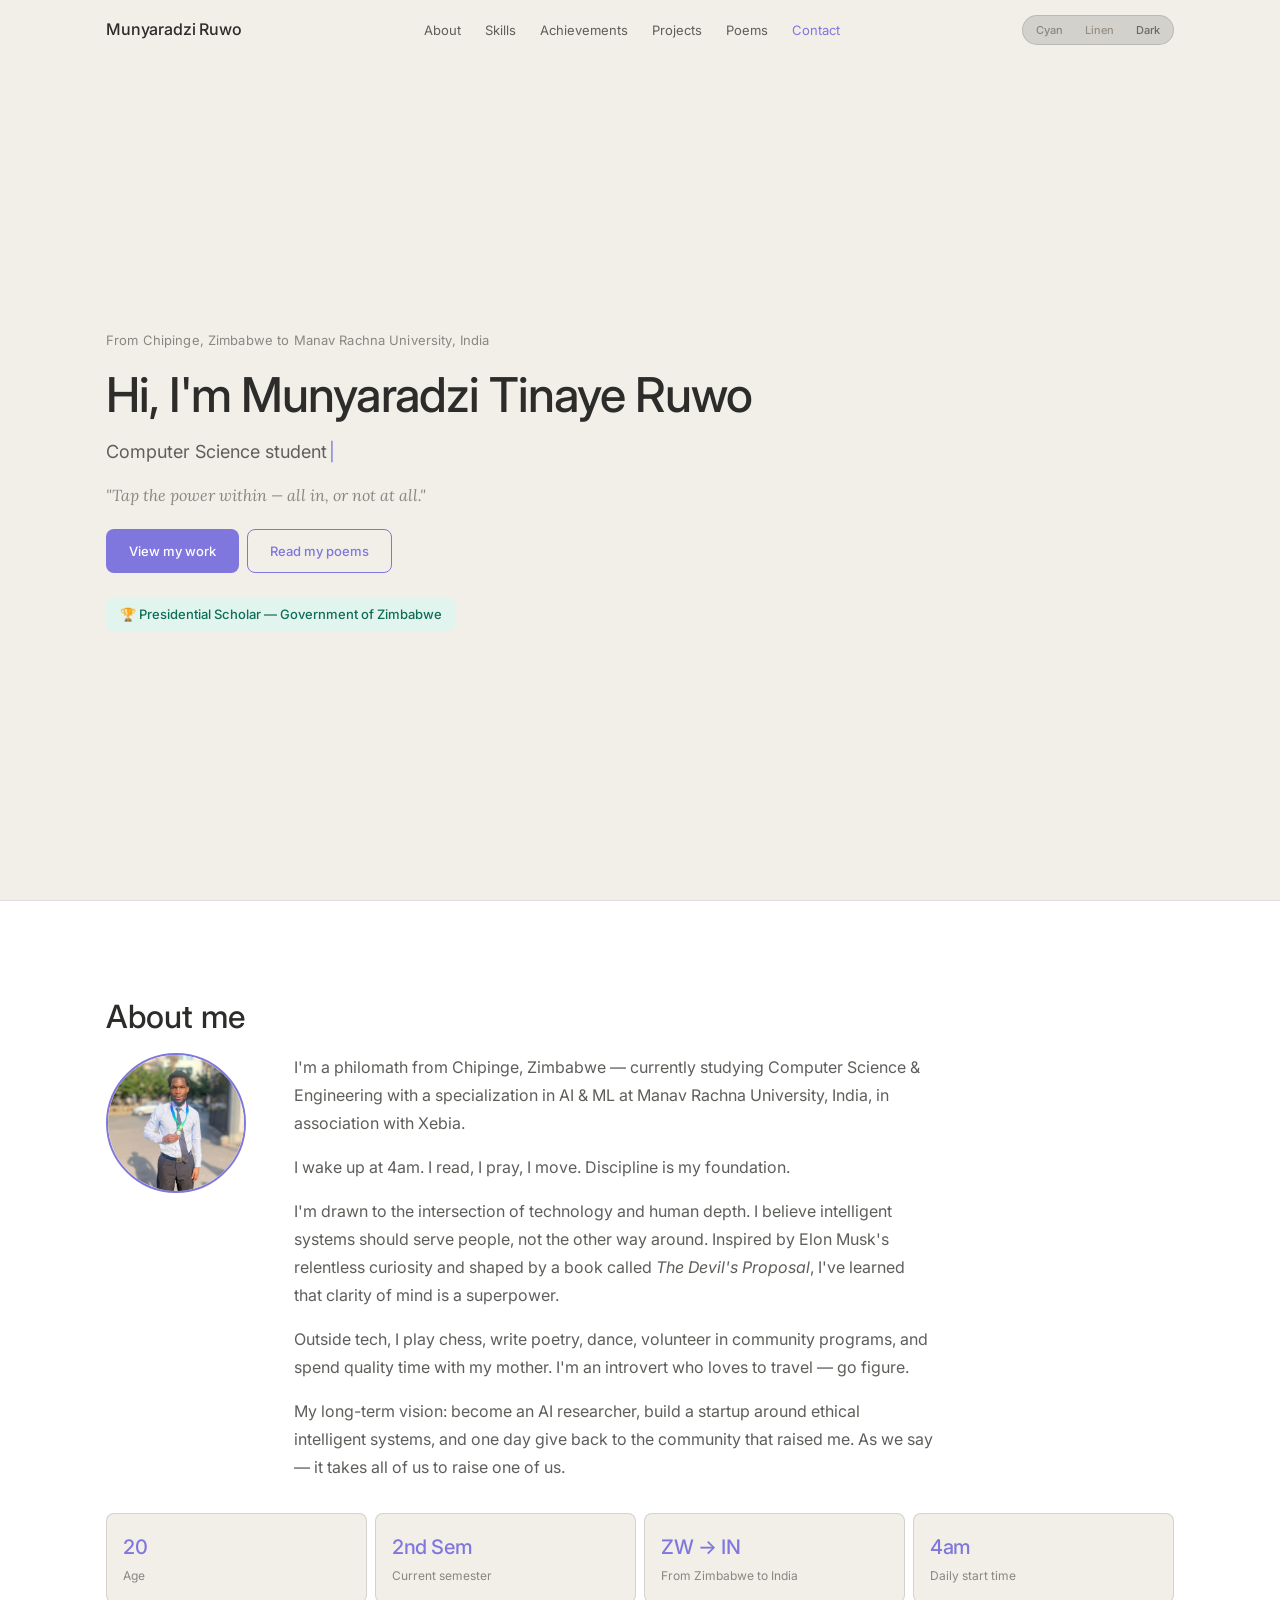
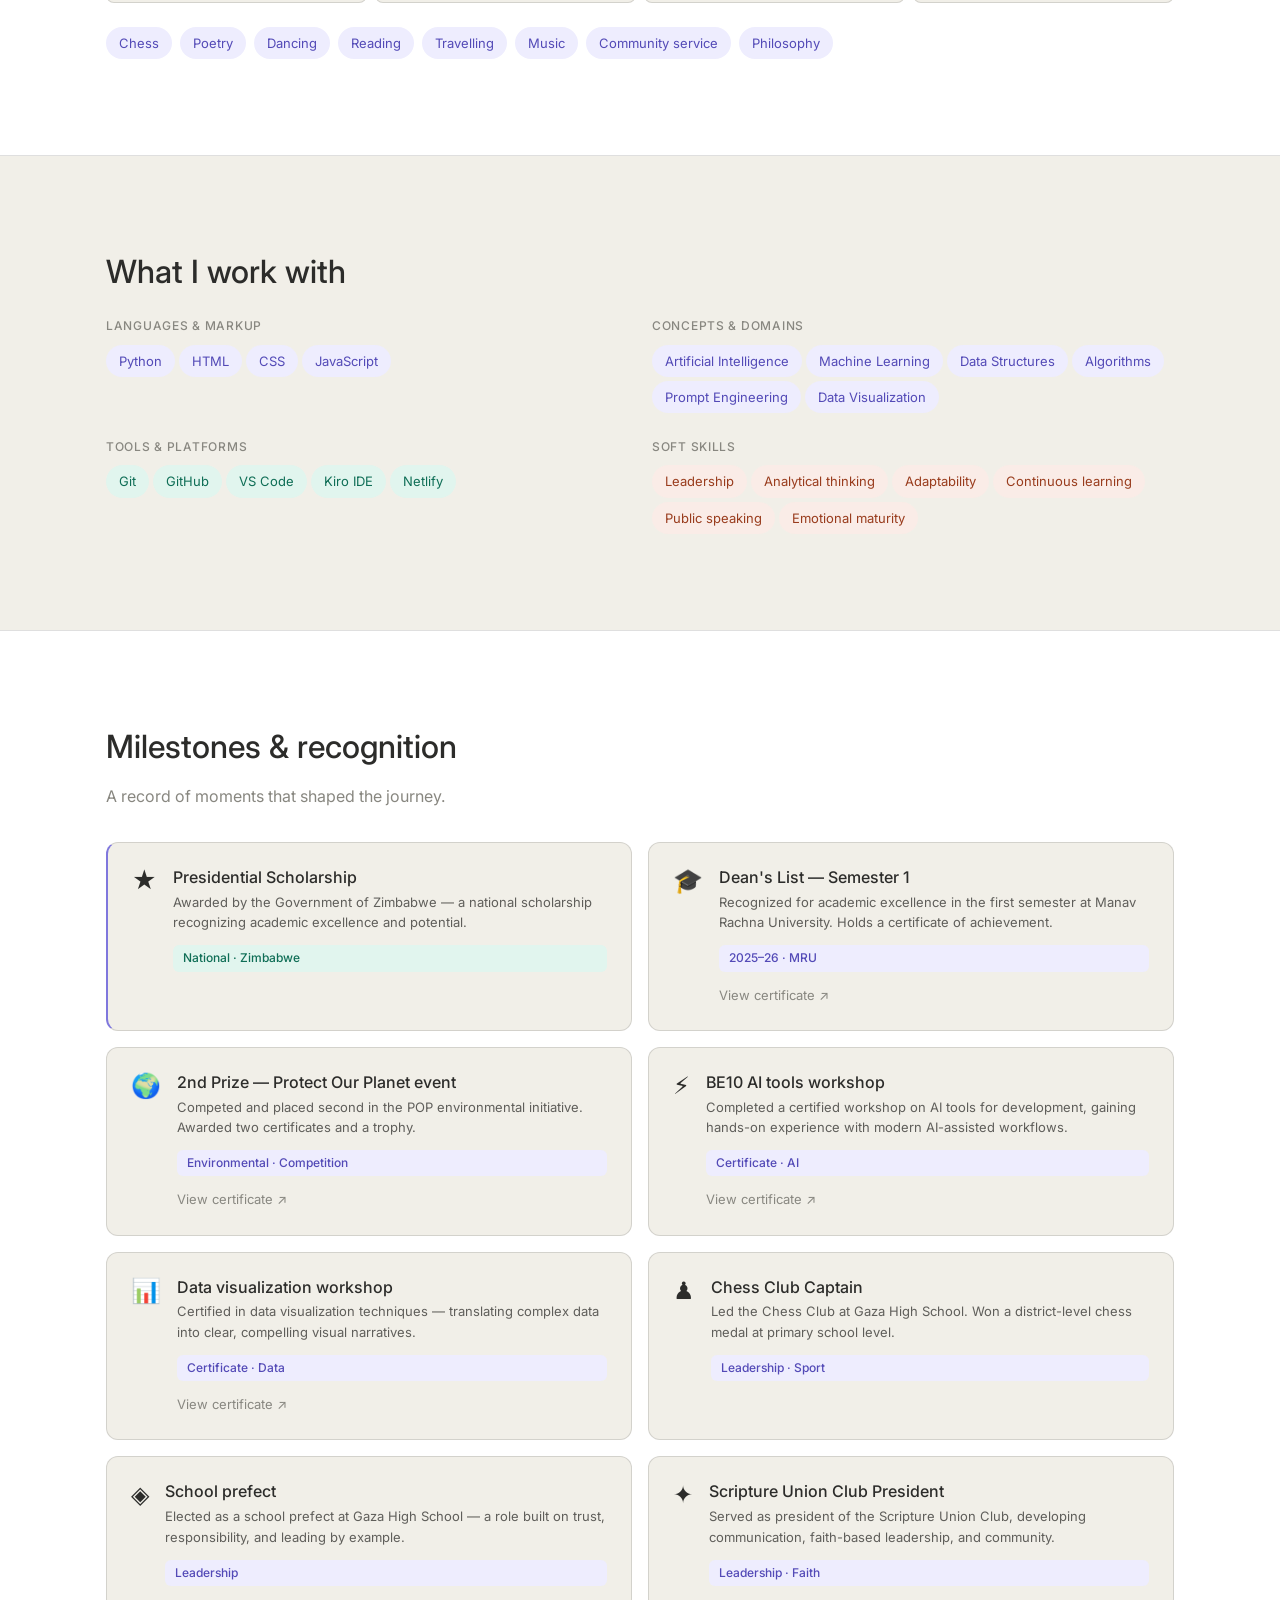
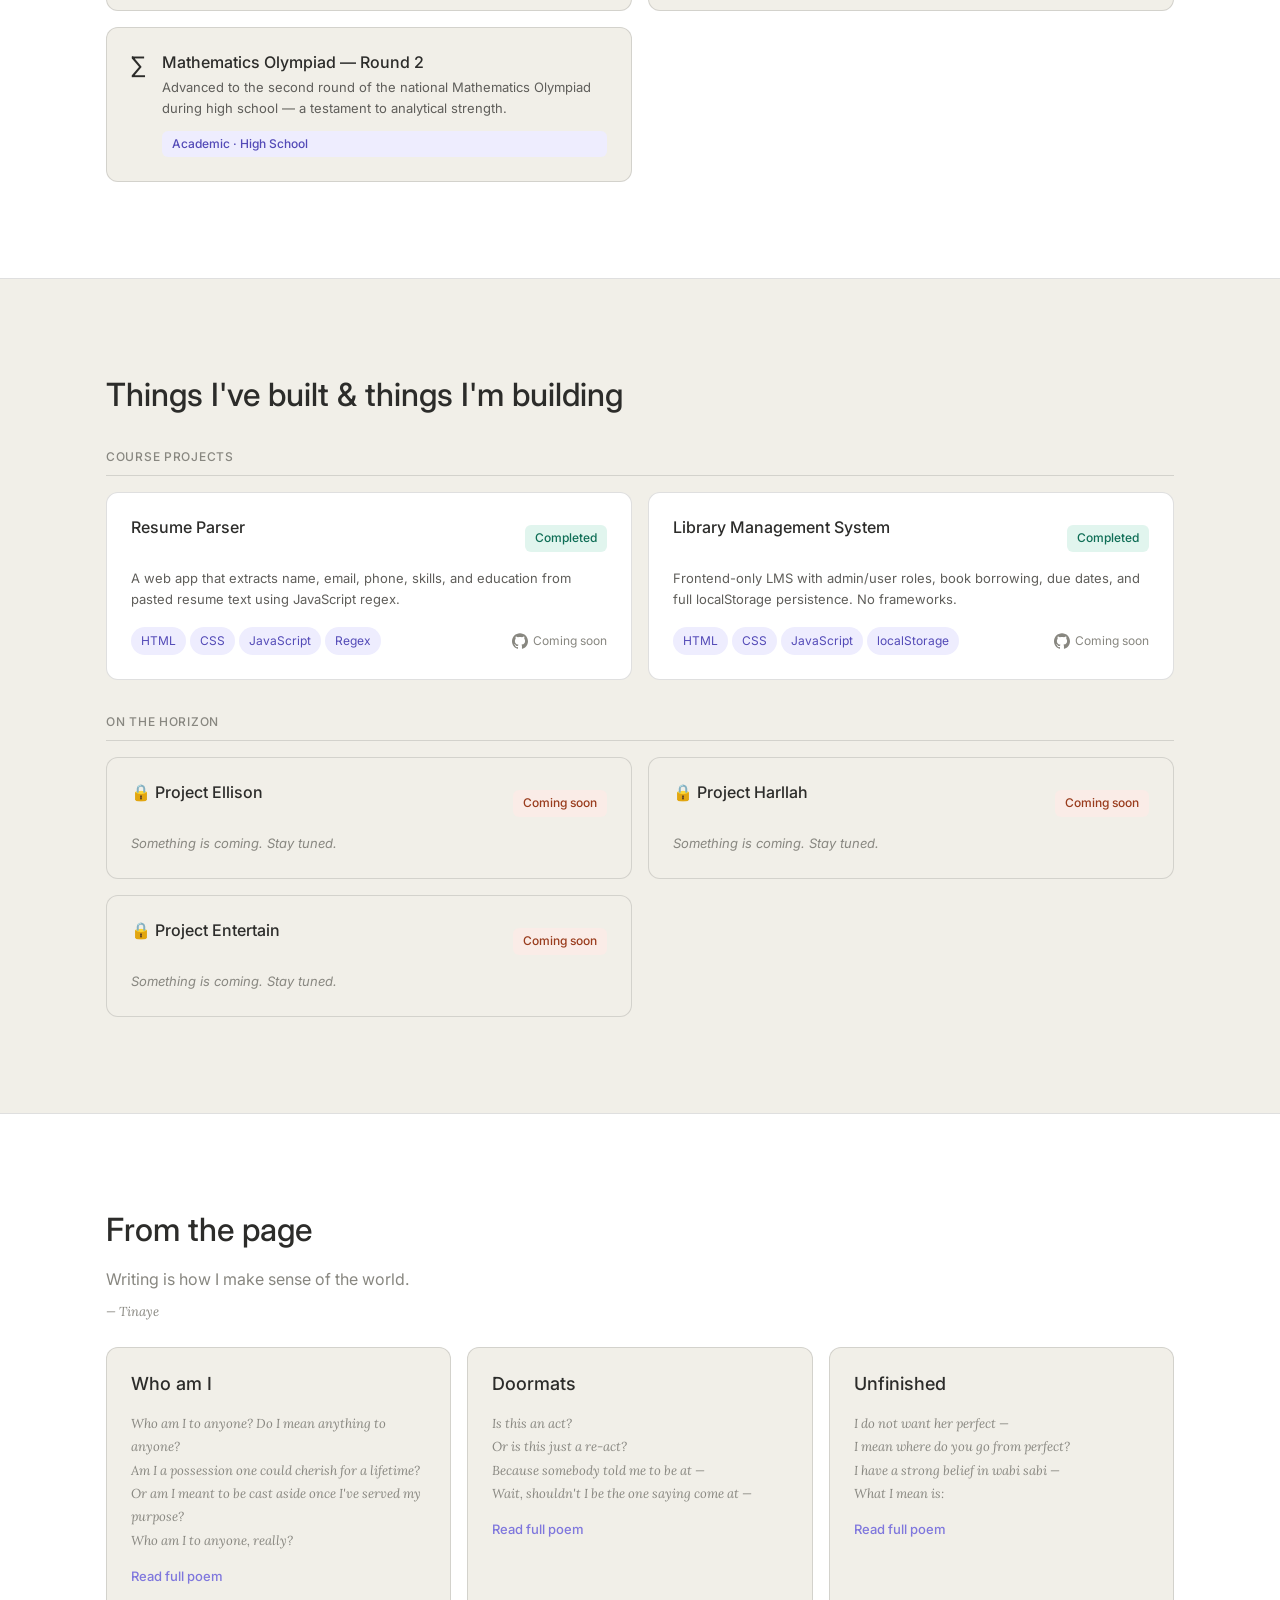
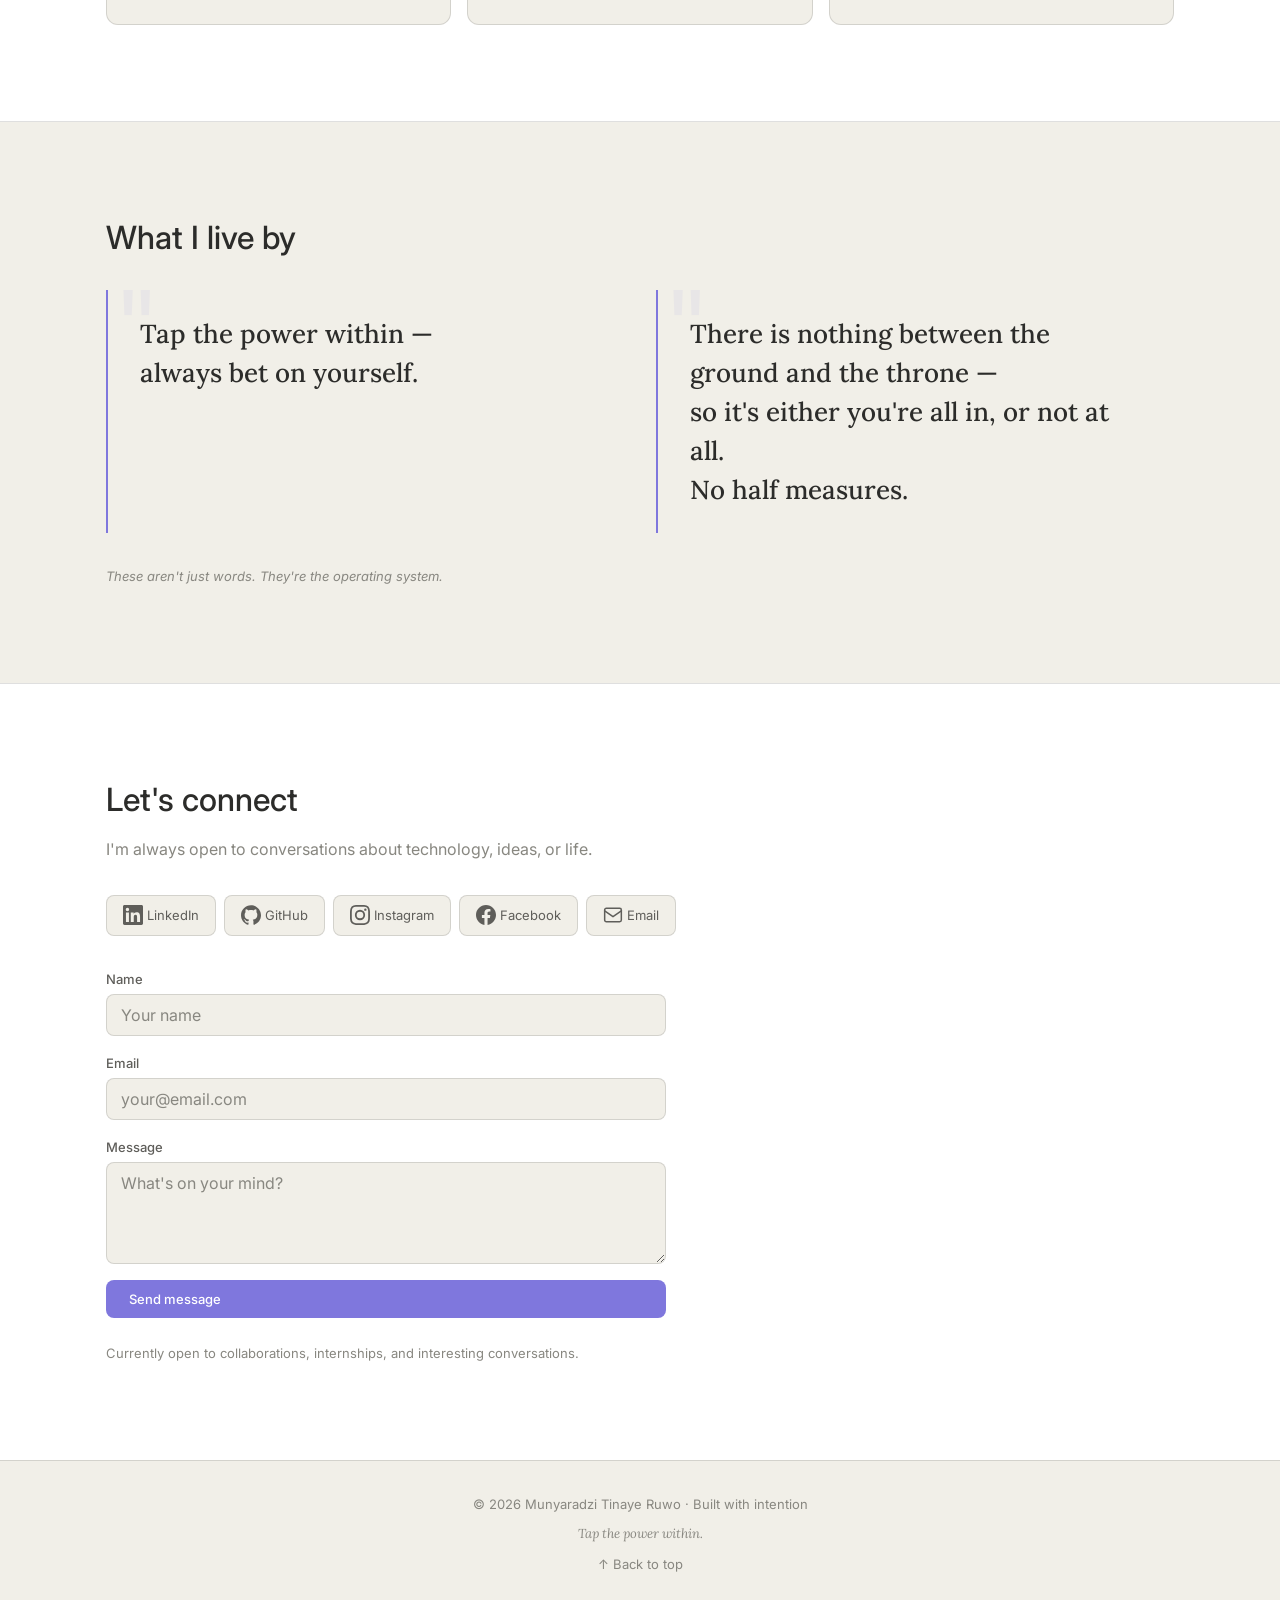
==== portfolio/index.html @ 6ec73480 "eportfolio commit" ====
<!DOCTYPE html>
<html lang="en">

<head>
  <!-- ═══ META & SEO ═══ -->
  <meta charset="UTF-8" />
  <meta name="viewport" content="width=device-width, initial-scale=1.0" />
  <title>Munyaradzi Tinaye Ruwo — Computer Science & AI/ML Student</title>
  <meta name="description"
    content="Portfolio of Munyaradzi Tinaye Ruwo — CS & AI/ML student at Manav Rachna University, Presidential Scholar, philomath, and poet from Zimbabwe." />
  <meta property="og:title" content="Munyaradzi Tinaye Ruwo — Portfolio" />
  <meta property="og:description"
    content="Computer Science student, AI/ML specialization, Presidential Scholar, poet. From Chipinge, Zimbabwe to Manav Rachna University, India." />
  <meta property="og:type" content="website" />

  <!-- ═══ FONTS ═══ -->
  <link rel="preconnect" href="https://fonts.googleapis.com" />
  <link rel="preconnect" href="https://fonts.gstatic.com" crossorigin />
  <link
    href="https://fonts.googleapis.com/css2?family=Inter:wght@400;500&family=Lora:ital,wght@0,400;0,500;1,400;1,500&display=swap"
    rel="stylesheet" />

  <link rel="stylesheet" href="style.css" />
</head>

<body>

  <!-- ═══════════════════════════════════════ -->
  <!-- NAVIGATION                             -->
  <!-- ═══════════════════════════════════════ -->
  <nav class="nav" id="main-nav" role="navigation" aria-label="Main navigation">
    <div class="nav__inner container">
      <!-- Logo / name -->
      <a href="#hero" class="nav__logo">Munyaradzi Ruwo</a>

      <!-- Desktop links -->
      <ul class="nav__links" id="nav-links" role="list">
        <li><a href="#about" class="nav__link">About</a></li>
        <li><a href="#skills" class="nav__link">Skills</a></li>
        <li><a href="#achievements" class="nav__link">Achievements</a></li>
        <li><a href="#projects" class="nav__link">Projects</a></li>
        <li><a href="#poems" class="nav__link">Poems</a></li>
        <li><a href="#contact" class="nav__link">Contact</a></li>
      </ul>

      <!-- Theme switcher -->
      <div class="theme-switcher" role="group" aria-label="Choose theme">
        <button class="theme-btn theme-btn--active" data-theme="cyan" aria-label="Cyan theme" title="Cyan (cool)">Cyan</button>
        <button class="theme-btn" data-theme="linen" aria-label="Linen theme" title="Linen (beige)">Linen</button>
        <button class="theme-btn" data-theme="dark" aria-label="Dark theme" title="Dark">Dark</button>
      </div>

      <!-- Hamburger (mobile) -->
      <button class="nav__hamburger" id="hamburger-btn" aria-label="Toggle navigation menu" aria-expanded="false"
        aria-controls="nav-links">
        <span class="hamburger-line"></span>
        <span class="hamburger-line"></span>
        <span class="hamburger-line"></span>
      </button>
    </div>
  </nav>

  <main>
    <!-- ═══════════════════════════════════════ -->
    <!-- SECTION 01 — HERO                      -->
    <!-- ═══════════════════════════════════════ -->
    <section class="hero" id="hero" aria-label="Hero introduction">
      <div class="container hero__inner">
        <!-- Eyebrow -->
        <p class="hero__eyebrow">From Chipinge, Zimbabwe to Manav Rachna University, India</p>

        <!-- Heading -->
        <h1 class="hero__heading">Hi, I'm Munyaradzi Tinaye Ruwo</h1>

        <!-- Typing subtitle -->
        <div class="hero__subtitle-wrap" aria-label="Roles: Computer Science student, AI/ML, Philomath, Poet">
          <span class="hero__subtitle" id="typing-text"></span><span class="hero__cursor" aria-hidden="true">|</span>
        </div>

        <!-- Mantra -->
        <p class="hero__mantra">"Tap the power within — all in, or not at all."</p>

        <!-- CTA Buttons -->
        <div class="hero__ctas">
          <a href="#projects" class="btn btn--primary">View my work</a>
          <a href="#poems" class="btn btn--outline">Read my poems</a>
        </div>

        <!-- Presidential Scholarship Badge -->
        <div class="hero__badge" aria-label="Presidential Scholarship award">
          <span class="badge badge--teal">🏆 Presidential Scholar — Government of Zimbabwe</span>
        </div>
      </div>
    </section>

    <!-- ═══════════════════════════════════════ -->
    <!-- SECTION 02 — ABOUT                     -->
    <!-- ═══════════════════════════════════════ -->
    <section class="section about" id="about" aria-label="About Munyaradzi">
      <div class="container">
        <h2 class="section__heading">About me</h2>

        <!-- Two-column layout: photo + bio -->
        <div class="about__layout">

          <!-- Profile photo area -->
          <div class="about__photo-col">
            <div class="about__photo-wrap">
              <!-- Profile image with initials fallback -->
              <img src="assets/profile.jpg" alt="Munyaradzi Tinaye Ruwo" class="about__photo"
                onerror="this.style.display='none'; this.nextElementSibling.style.display='flex'" />
              <!-- Fallback initials circle (hidden by default) -->
              <div class="about__photo-fallback" aria-hidden="true" style="display:none;">MTR</div>
            </div>
          </div>

          <!-- Bio text -->
          <div class="about__bio-col">
            <p class="about__bio">
              I'm a philomath from Chipinge, Zimbabwe — currently studying Computer Science &amp; Engineering with a
              specialization in AI &amp; ML at Manav Rachna University, India, in association with Xebia.
            </p>
            <p class="about__bio">
              I wake up at 4am. I read, I pray, I move. Discipline is my foundation.
            </p>
            <p class="about__bio">
              I'm drawn to the intersection of technology and human depth. I believe intelligent systems should serve
              people, not the other way around. Inspired by Elon Musk's relentless curiosity and shaped by a book called
              <em>The Devil's Proposal</em>, I've learned that clarity of mind is a superpower.
            </p>
            <p class="about__bio">
              Outside tech, I play chess, write poetry, dance, volunteer in community programs, and spend quality time
              with my mother. I'm an introvert who loves to travel — go figure.
            </p>
            <p class="about__bio">
              My long-term vision: become an AI researcher, build a startup around ethical intelligent systems, and one
              day give back to the community that raised me. As we say — it takes all of us to raise one of us.
            </p>
          </div>
        </div>

        <!-- Stat cards -->
        <div class="about__stats">
          <div class="stat-card">
            <span class="stat-card__value">20</span>
            <span class="stat-card__label">Age</span>
          </div>
          <div class="stat-card">
            <span class="stat-card__value">2nd Sem</span>
            <span class="stat-card__label">Current semester</span>
          </div>
          <div class="stat-card">
            <span class="stat-card__value">ZW → IN</span>
            <span class="stat-card__label">From Zimbabwe to India</span>
          </div>
          <div class="stat-card">
            <span class="stat-card__value">4am</span>
            <span class="stat-card__label">Daily start time</span>
          </div>
        </div>

        <!-- Interests pills -->
        <div class="about__interests" aria-label="Interests">
          <span class="pill pill--purple">Chess</span>
          <span class="pill pill--purple">Poetry</span>
          <span class="pill pill--purple">Dancing</span>
          <span class="pill pill--purple">Reading</span>
          <span class="pill pill--purple">Travelling</span>
          <span class="pill pill--purple">Music</span>
          <span class="pill pill--purple">Community service</span>
          <span class="pill pill--purple">Philosophy</span>
        </div>
      </div>
    </section>

    <!-- ═══════════════════════════════════════ -->
    <!-- SECTION 03 — SKILLS                    -->
    <!-- ═══════════════════════════════════════ -->
    <section class="section skills" id="skills" aria-label="Skills">
      <div class="container">
        <h2 class="section__heading">What I work with</h2>

        <div class="skills__grid">

          <!-- Languages & markup -->
          <div class="skill-group">
            <p class="skill-group__label">Languages &amp; markup</p>
            <div class="skill-group__pills">
              <span class="pill pill--purple">Python</span>
              <span class="pill pill--purple">HTML</span>
              <span class="pill pill--purple">CSS</span>
              <span class="pill pill--purple">JavaScript</span>
            </div>
          </div>

          <!-- Concepts & domains -->
          <div class="skill-group">
            <p class="skill-group__label">Concepts &amp; domains</p>
            <div class="skill-group__pills">
              <span class="pill pill--purple">Artificial Intelligence</span>
              <span class="pill pill--purple">Machine Learning</span>
              <span class="pill pill--purple">Data Structures</span>
              <span class="pill pill--purple">Algorithms</span>
              <span class="pill pill--purple">Prompt Engineering</span>
              <span class="pill pill--purple">Data Visualization</span>
            </div>
          </div>

          <!-- Tools & platforms -->
          <div class="skill-group">
            <p class="skill-group__label">Tools &amp; platforms</p>
            <div class="skill-group__pills">
              <span class="pill pill--teal">Git</span>
              <span class="pill pill--teal">GitHub</span>
              <span class="pill pill--teal">VS Code</span>
              <span class="pill pill--teal">Kiro IDE</span>
              <span class="pill pill--teal">Netlify</span>
            </div>
          </div>

          <!-- Soft skills -->
          <div class="skill-group">
            <p class="skill-group__label">Soft skills</p>
            <div class="skill-group__pills">
              <span class="pill pill--coral">Leadership</span>
              <span class="pill pill--coral">Analytical thinking</span>
              <span class="pill pill--coral">Adaptability</span>
              <span class="pill pill--coral">Continuous learning</span>
              <span class="pill pill--coral">Public speaking</span>
              <span class="pill pill--coral">Emotional maturity</span>
            </div>
          </div>

        </div>
      </div>
    </section>

    <!-- ═══════════════════════════════════════ -->
    <!-- SECTION 04 — ACHIEVEMENTS              -->
    <!-- ═══════════════════════════════════════ -->
    <section class="section achievements" id="achievements" aria-label="Achievements">
      <div class="container">
        <h2 class="section__heading">Milestones &amp; recognition</h2>
        <p class="section__intro">A record of moments that shaped the journey.</p>

        <div class="achievements__grid">

          <!-- Card 1 — Presidential Scholarship (featured, purple left border) -->
          <article class="achievement-card achievement-card--featured" aria-label="Presidential Scholarship">
            <div class="achievement-card__icon" aria-hidden="true">★</div>
            <div class="achievement-card__body">
              <h3 class="achievement-card__title">Presidential Scholarship</h3>
              <p class="achievement-card__desc">Awarded by the Government of Zimbabwe — a national scholarship
                recognizing academic excellence and potential.</p>
              <span class="badge badge--teal-sm">National · Zimbabwe</span>
            </div>
          </article>

          <!-- Card 2 — Dean's List -->
          <article class="achievement-card" aria-label="Dean's List">
            <div class="achievement-card__icon" aria-hidden="true">🎓</div>
            <div class="achievement-card__body">
              <h3 class="achievement-card__title">Dean's List — Semester 1</h3>
              <p class="achievement-card__desc">Recognized for academic excellence in the first semester at Manav Rachna
                University. Holds a certificate of achievement.</p>
              <span class="badge badge--grey-sm">2025–26 · MRU</span>
              <a href="assets/certificates/deans-list.jpg" target="_blank" rel="noopener noreferrer"
                class="cert-link">View certificate ↗</a>
            </div>
          </article>

          <!-- Card 3 — POP 2nd Prize -->
          <article class="achievement-card" aria-label="Protect Our Planet 2nd Prize">
            <div class="achievement-card__icon" aria-hidden="true">🌍</div>
            <div class="achievement-card__body">
              <h3 class="achievement-card__title">2nd Prize — Protect Our Planet event</h3>
              <p class="achievement-card__desc">Competed and placed second in the POP environmental initiative. Awarded
                two certificates and a trophy.</p>
              <span class="badge badge--grey-sm">Environmental · Competition</span>
              <a href="assets/certificates/pop-event.jpg" target="_blank" rel="noopener noreferrer"
                class="cert-link">View certificate ↗</a>
            </div>
          </article>

          <!-- Card 4 — BE10 AI Tools Workshop -->
          <article class="achievement-card" aria-label="BE10 AI Tools Workshop">
            <div class="achievement-card__icon" aria-hidden="true">⚡</div>
            <div class="achievement-card__body">
              <h3 class="achievement-card__title">BE10 AI tools workshop</h3>
              <p class="achievement-card__desc">Completed a certified workshop on AI tools for development, gaining
                hands-on experience with modern AI-assisted workflows.</p>
              <span class="badge badge--grey-sm">Certificate · AI</span>
              <a href="assets/certificates/be10-workshop.jpg" target="_blank" rel="noopener noreferrer"
                class="cert-link">View certificate ↗</a>
            </div>
          </article>

          <!-- Card 5 — Data Visualization Workshop -->
          <article class="achievement-card" aria-label="Data Visualization Workshop">
            <div class="achievement-card__icon" aria-hidden="true">📊</div>
            <div class="achievement-card__body">
              <h3 class="achievement-card__title">Data visualization workshop</h3>
              <p class="achievement-card__desc">Certified in data visualization techniques — translating complex data
                into clear, compelling visual narratives.</p>
              <span class="badge badge--grey-sm">Certificate · Data</span>
              <a href="assets/certificates/data-viz.jpg" target="_blank" rel="noopener noreferrer"
                class="cert-link">View certificate ↗</a>
            </div>
          </article>

          <!-- Card 6 — Chess Club Captain -->
          <article class="achievement-card" aria-label="Chess Club Captain">
            <div class="achievement-card__icon" aria-hidden="true">♟</div>
            <div class="achievement-card__body">
              <h3 class="achievement-card__title">Chess Club Captain</h3>
              <p class="achievement-card__desc">Led the Chess Club at Gaza High School. Won a district-level chess medal
                at primary school level.</p>
              <span class="badge badge--grey-sm">Leadership · Sport</span>
            </div>
          </article>

          <!-- Card 7 — School Prefect -->
          <article class="achievement-card" aria-label="School Prefect">
            <div class="achievement-card__icon" aria-hidden="true">◈</div>
            <div class="achievement-card__body">
              <h3 class="achievement-card__title">School prefect</h3>
              <p class="achievement-card__desc">Elected as a school prefect at Gaza High School — a role built on trust,
                responsibility, and leading by example.</p>
              <span class="badge badge--grey-sm">Leadership</span>
            </div>
          </article>

          <!-- Card 8 — Scripture Union President -->
          <article class="achievement-card" aria-label="Scripture Union Club President">
            <div class="achievement-card__icon" aria-hidden="true">✦</div>
            <div class="achievement-card__body">
              <h3 class="achievement-card__title">Scripture Union Club President</h3>
              <p class="achievement-card__desc">Served as president of the Scripture Union Club, developing
                communication, faith-based leadership, and community.</p>
              <span class="badge badge--grey-sm">Leadership · Faith</span>
            </div>
          </article>

          <!-- Card 9 — Mathematics Olympiad -->
          <article class="achievement-card" aria-label="Mathematics Olympiad">
            <div class="achievement-card__icon" aria-hidden="true">∑</div>
            <div class="achievement-card__body">
              <h3 class="achievement-card__title">Mathematics Olympiad — Round 2</h3>
              <p class="achievement-card__desc">Advanced to the second round of the national Mathematics Olympiad during
                high school — a testament to analytical strength.</p>
              <span class="badge badge--grey-sm">Academic · High School</span>
            </div>
          </article>

        </div>
      </div>
    </section>

    <!-- ═══════════════════════════════════════ -->
    <!-- SECTION 05 — PROJECTS                  -->
    <!-- ═══════════════════════════════════════ -->
    <section class="section projects" id="projects" aria-label="Projects">
      <div class="container">
        <h2 class="section__heading">Things I've built &amp; things I'm building</h2>

        <!-- Subsection A: Course projects -->
        <div class="projects__group">
          <p class="projects__group-label">Course projects</p>
          <div class="projects__grid">

            <!-- Card 1 — Resume Parser -->
            <article class="project-card" aria-label="Resume Parser project">
              <div class="project-card__header">
                <h3 class="project-card__title">Resume Parser</h3>
                <span class="badge badge--teal-sm">Completed</span>
              </div>
              <p class="project-card__desc">A web app that extracts name, email, phone, skills, and education from
                pasted resume text using JavaScript regex.</p>
              <div class="project-card__footer">
                <div class="project-card__tags">
                  <span class="pill pill--purple pill--sm">HTML</span>
                  <span class="pill pill--purple pill--sm">CSS</span>
                  <span class="pill pill--purple pill--sm">JavaScript</span>
                  <span class="pill pill--purple pill--sm">Regex</span>
                </div>
                <span class="project-card__github project-card__github--disabled" title="Coming soon"
                  aria-label="GitHub link coming soon">
                  <!-- GitHub icon -->
                  <svg width="16" height="16" viewBox="0 0 24 24" fill="currentColor" aria-hidden="true">
                    <path
                      d="M12 .297c-6.63 0-12 5.373-12 12 0 5.303 3.438 9.8 8.205 11.385.6.113.82-.258.82-.577 0-.285-.01-1.04-.015-2.04-3.338.724-4.042-1.61-4.042-1.61C4.422 18.07 3.633 17.7 3.633 17.7c-1.087-.744.084-.729.084-.729 1.205.084 1.838 1.236 1.838 1.236 1.07 1.835 2.809 1.305 3.495.998.108-.776.417-1.305.76-1.605-2.665-.3-5.466-1.332-5.466-5.93 0-1.31.465-2.38 1.235-3.22-.135-.303-.54-1.523.105-3.176 0 0 1.005-.322 3.3 1.23.96-.267 1.98-.399 3-.405 1.02.006 2.04.138 3 .405 2.28-1.552 3.285-1.23 3.285-1.23.645 1.653.24 2.873.12 3.176.765.84 1.23 1.91 1.23 3.22 0 4.61-2.805 5.625-5.475 5.92.42.36.81 1.096.81 2.22 0 1.606-.015 2.896-.015 3.286 0 .315.21.69.825.57C20.565 22.092 24 17.592 24 12.297c0-6.627-5.373-12-12-12" />
                  </svg>
                  Coming soon
                </span>
              </div>
            </article>

            <!-- Card 2 — Library Management System -->
            <article class="project-card" aria-label="Library Management System project">
              <div class="project-card__header">
                <h3 class="project-card__title">Library Management System</h3>
                <span class="badge badge--teal-sm">Completed</span>
              </div>
              <p class="project-card__desc">Frontend-only LMS with admin/user roles, book borrowing, due dates, and full
                localStorage persistence. No frameworks.</p>
              <div class="project-card__footer">
                <div class="project-card__tags">
                  <span class="pill pill--purple pill--sm">HTML</span>
                  <span class="pill pill--purple pill--sm">CSS</span>
                  <span class="pill pill--purple pill--sm">JavaScript</span>
                  <span class="pill pill--purple pill--sm">localStorage</span>
                </div>
                <span class="project-card__github project-card__github--disabled" title="Coming soon"
                  aria-label="GitHub link coming soon">
                  <svg width="16" height="16" viewBox="0 0 24 24" fill="currentColor" aria-hidden="true">
                    <path
                      d="M12 .297c-6.63 0-12 5.373-12 12 0 5.303 3.438 9.8 8.205 11.385.6.113.82-.258.82-.577 0-.285-.01-1.04-.015-2.04-3.338.724-4.042-1.61-4.042-1.61C4.422 18.07 3.633 17.7 3.633 17.7c-1.087-.744.084-.729.084-.729 1.205.084 1.838 1.236 1.838 1.236 1.07 1.835 2.809 1.305 3.495.998.108-.776.417-1.305.76-1.605-2.665-.3-5.466-1.332-5.466-5.93 0-1.31.465-2.38 1.235-3.22-.135-.303-.54-1.523.105-3.176 0 0 1.005-.322 3.3 1.23.96-.267 1.98-.399 3-.405 1.02.006 2.04.138 3 .405 2.28-1.552 3.285-1.23 3.285-1.23.645 1.653.24 2.873.12 3.176.765.84 1.23 1.91 1.23 3.22 0 4.61-2.805 5.625-5.475 5.92.42.36.81 1.096.81 2.22 0 1.606-.015 2.896-.015 3.286 0 .315.21.69.825.57C20.565 22.092 24 17.592 24 12.297c0-6.627-5.373-12-12-12" />
                  </svg>
                  Coming soon
                </span>
              </div>
            </article>

          </div>
        </div>

        <!-- Subsection B: On the horizon -->
        <div class="projects__group">
          <p class="projects__group-label">On the horizon</p>
          <div class="projects__grid">

            <!-- Card 3 — Project Ellison -->
            <article class="project-card project-card--coming" aria-label="Project Ellison — coming soon">
              <div class="project-card__header">
                <h3 class="project-card__title">
                  <span aria-hidden="true">🔒</span> Project Ellison
                </h3>
                <span class="badge badge--coral-sm">Coming soon</span>
              </div>
              <p class="project-card__desc project-card__desc--muted">Something is coming. Stay tuned.</p>
            </article>

            <!-- Card 4 — Project Harllah -->
            <article class="project-card project-card--coming" aria-label="Project Harllah — coming soon">
              <div class="project-card__header">
                <h3 class="project-card__title">
                  <span aria-hidden="true">🔒</span> Project Harllah
                </h3>
                <span class="badge badge--coral-sm">Coming soon</span>
              </div>
              <p class="project-card__desc project-card__desc--muted">Something is coming. Stay tuned.</p>
            </article>

            <!-- Card 5 — Project Entertain -->
            <article class="project-card project-card--coming" aria-label="Project Entertain — coming soon">
              <div class="project-card__header">
                <h3 class="project-card__title">
                  <span aria-hidden="true">🔒</span> Project Entertain
                </h3>
                <span class="badge badge--coral-sm">Coming soon</span>
              </div>
              <p class="project-card__desc project-card__desc--muted">Something is coming. Stay tuned.</p>
            </article>

          </div>
        </div>
      </div>
    </section>

    <!-- ═══════════════════════════════════════ -->
    <!-- SECTION 06 — POEMS                     -->
    <!-- ═══════════════════════════════════════ -->
    <section class="section poems" id="poems" aria-label="Poems">
      <div class="container">
        <h2 class="section__heading">From the page</h2>
        <p class="section__intro">Writing is how I make sense of the world.</p>
        <p class="poems__credit">— Tinaye</p>

        <div class="poems__grid">

          <!-- Poem 1 — Who am I -->
          <article class="poem-card" aria-label="Poem: Who am I">
            <h3 class="poem-card__title">Who am I</h3>
            <!-- Preview -->
            <div class="poem-card__preview">
              <p class="poem-card__lines">
                Who am I to anyone? Do I mean anything to anyone?<br />
                Am I a possession one could cherish for a lifetime?<br />
                Or am I meant to be cast aside once I've served my purpose?<br />
                Who am I to anyone, really?
              </p>
            </div>
            <!-- Toggle button -->
            <button class="poem-toggle" aria-expanded="false" aria-controls="poem-1-full">Read full poem</button>
            <!-- Full poem (hidden by default) -->
            <div class="poem-card__full" id="poem-1-full" aria-hidden="true">
              <p class="poem-card__full-text">
                Who am I to anyone? Do I mean anything to anyone? Am I a possession one could cherish for a lifetime? Or
                am I meant to be cast aside once I've served my purpose? Do I mean anything to anyone? Who am I to
                anyone, really? Who am I, I wonder? Today I reminisced over the bonds I've made with people thus far in
                my life — and none of them still exist. Who am I, I wonder? It almost seems as if I'm just a chapter in
                people's lives that they can just flip over — or close once they're done with it. Like a phase people
                will eventually transition out of and erase. Is it all I'm meant to be? Maybe — the irony, I believe
                there is nothing between the ground and the throne — so I'm always all in, too quick to bond to people
                who'll leave just as fast. The cycle continues, like I'm stuck in a loop. Maybe that's all I'm meant to
                be — just a passing chapter....
              </p>
            </div>
          </article>

          <!-- Poem 2 — Doormats -->
          <article class="poem-card" aria-label="Poem: Doormats">
            <h3 class="poem-card__title">Doormats</h3>
            <div class="poem-card__preview">
              <p class="poem-card__lines">
                Is this an act?<br />
                Or is this just a re-act?<br />
                Because somebody told me to be at —<br />
                Wait, shouldn't I be the one saying come at —
              </p>
            </div>
            <button class="poem-toggle" aria-expanded="false" aria-controls="poem-2-full">Read full poem</button>
            <div class="poem-card__full" id="poem-2-full" aria-hidden="true">
              <p class="poem-card__full-text">
                Is this an act?<br />
                Or this is just a re-act?<br />
                Because somebody told me to be at —<br />
                Wait shouldn't I be the one saying come at —<br />
                Or maybe be saying look at —<br />
                That comet —<br />
                Sometimes I feel like I'm a doormat<br />
                Because I'm always getting stepped at<br />
                Makes sense because I can't even re-act<br />
                Maybe I should call my toppy Charmaine —<br />
                We both reside in the doormat dormaine —<br />
                We both deserve some tenderness, maybe a sip of some champagne —<br />
                To flush away a doormat's pain —<br />
                Yikes, what a stereotypical brain?<br />
                Maybe we should start our own little campaign —<br />
                As if there will be something to gain —<br />
                But what would we call it though?<br />
                Maybe, 'To the doormats, here's how to escape from the door,'<br />
                Here's how to rise from the bottom floor<br />
                To love yourself more till you glow<br />
                To invest in yourself more and grow<br />
                To when you're on your last straw<br />
                And life mercilessly strikes you with a blow<br />
                Strike back with a mighty claw<br />
                Much stronger than ever before<br />
                Till you reach the shore<br />
                Glad that you've won the war....
              </p>
            </div>
          </article>

          <!-- Poem 3 — Unfinished -->
          <article class="poem-card" aria-label="Poem: Unfinished">
            <h3 class="poem-card__title">Unfinished</h3>
            <div class="poem-card__preview">
              <p class="poem-card__lines">
                I do not want her perfect —<br />
                I mean where do you go from perfect?<br />
                I have a strong belief in wabi sabi —<br />
                What I mean is:
              </p>
            </div>
            <button class="poem-toggle" aria-expanded="false" aria-controls="poem-3-full">Read full poem</button>
            <div class="poem-card__full" id="poem-3-full" aria-hidden="true">
              <p class="poem-card__full-text">
                I do not want her perfect —<br />
                I mean where do you go from perfect? —<br />
                I have a strong belief in wabi sabi —<br />
                What I mean is:<br />
                As long as her character isn't shaddy —<br />
                I'll love her even if her breasts are saggy —<br />
                I'll love her even if her stomach is flabby —<br />
                I'll love her even if her body is baggy —<br />
                I'll even love her if her teeth are gappy —<br />
                Yes! My love will be the filler —<br />
                In this destructive world of ours, I'll be her pillar.<br />
                In a world so chiller —<br />
                I'll be her mirror —<br />
                The good kind. The kind that shows her reflections of herself she should love.<br />
                The kind that makes her place herself above.<br />
                I don't know about Bonnie and Clyde but we'll always be hand in glove.<br />
                Let her be the hand, I'll be the glove.<br />
                But I'm doomed because a glove, she might remove.<br />
                Even so I'll be her dove —<br />
                I'll always return to her with an olive leaf<br />
                So that she knows I bear relief.
              </p>
            </div>
          </article>

        </div>
      </div>
    </section>

    <!-- ═══════════════════════════════════════ -->
    <!-- SECTION 07 — MANTRAS                   -->
    <!-- ═══════════════════════════════════════ -->
    <section class="section mantras" id="mantras" aria-label="Mantras">
      <div class="container">
        <h2 class="section__heading">What I live by</h2>

        <div class="mantras__blocks">

          <blockquote class="mantra-block">
            <span class="mantra-block__quote-mark" aria-hidden="true">"</span>
            <p class="mantra-block__text">
              Tap the power within —<br />always bet on yourself.
            </p>
          </blockquote>

          <blockquote class="mantra-block">
            <span class="mantra-block__quote-mark" aria-hidden="true">"</span>
            <p class="mantra-block__text">
              There is nothing between the ground and the throne —<br />
              so it's either you're all in, or not at all.<br />
              No half measures.
            </p>
          </blockquote>

        </div>

        <p class="mantras__closing">These aren't just words. They're the operating system.</p>
      </div>
    </section>

    <!-- ═══════════════════════════════════════ -->
    <!-- SECTION 08 — CONTACT                   -->
    <!-- ═══════════════════════════════════════ -->
    <section class="section contact" id="contact" aria-label="Contact">
      <div class="container">
        <h2 class="section__heading">Let's connect</h2>
        <p class="section__intro">I'm always open to conversations about technology, ideas, or life.</p>

        <!-- Social links -->
        <div class="contact__socials" role="list" aria-label="Social media links">

          <!-- LinkedIn -->
          <a href="https://www.linkedin.com/in/munyaradzi-ruwo-7443312b9" target="_blank" rel="noopener noreferrer"
            class="social-link" aria-label="LinkedIn profile" role="listitem">
            <svg width="20" height="20" viewBox="0 0 24 24" fill="currentColor" aria-hidden="true">
              <path
                d="M20.447 20.452h-3.554v-5.569c0-1.328-.027-3.037-1.852-3.037-1.853 0-2.136 1.445-2.136 2.939v5.667H9.351V9h3.414v1.561h.046c.477-.9 1.637-1.85 3.37-1.85 3.601 0 4.267 2.37 4.267 5.455v6.286zM5.337 7.433a2.062 2.062 0 01-2.063-2.065 2.064 2.064 0 112.063 2.065zm1.782 13.019H3.555V9h3.564v11.452zM22.225 0H1.771C.792 0 0 .774 0 1.729v20.542C0 23.227.792 24 1.771 24h20.451C23.2 24 24 23.227 24 22.271V1.729C24 .774 23.2 0 22.222 0h.003z" />
            </svg>
            LinkedIn
          </a>

          <!-- GitHub -->
          <a href="https://github.com/Tinaye-git" target="_blank" rel="noopener noreferrer" class="social-link"
            aria-label="GitHub profile" role="listitem">
            <svg width="20" height="20" viewBox="0 0 24 24" fill="currentColor" aria-hidden="true">
              <path
                d="M12 .297c-6.63 0-12 5.373-12 12 0 5.303 3.438 9.8 8.205 11.385.6.113.82-.258.82-.577 0-.285-.01-1.04-.015-2.04-3.338.724-4.042-1.61-4.042-1.61C4.422 18.07 3.633 17.7 3.633 17.7c-1.087-.744.084-.729.084-.729 1.205.084 1.838 1.236 1.838 1.236 1.07 1.835 2.809 1.305 3.495.998.108-.776.417-1.305.76-1.605-2.665-.3-5.466-1.332-5.466-5.93 0-1.31.465-2.38 1.235-3.22-.135-.303-.54-1.523.105-3.176 0 0 1.005-.322 3.3 1.23.96-.267 1.98-.399 3-.405 1.02.006 2.04.138 3 .405 2.28-1.552 3.285-1.23 3.285-1.23.645 1.653.24 2.873.12 3.176.765.84 1.23 1.91 1.23 3.22 0 4.61-2.805 5.625-5.475 5.92.42.36.81 1.096.81 2.22 0 1.606-.015 2.896-.015 3.286 0 .315.21.69.825.57C20.565 22.092 24 17.592 24 12.297c0-6.627-5.373-12-12-12" />
            </svg>
            GitHub
          </a>

          <!-- Instagram -->
          <a href="https://www.instagram.com/munyaradzitinayeruwo" target="_blank" rel="noopener noreferrer"
            class="social-link" aria-label="Instagram profile" role="listitem">
            <svg width="20" height="20" viewBox="0 0 24 24" fill="currentColor" aria-hidden="true">
              <path
                d="M12 2.163c3.204 0 3.584.012 4.85.07 3.252.148 4.771 1.691 4.919 4.919.058 1.265.069 1.645.069 4.849 0 3.205-.012 3.584-.069 4.849-.149 3.225-1.664 4.771-4.919 4.919-1.266.058-1.644.07-4.85.07-3.204 0-3.584-.012-4.849-.07-3.26-.149-4.771-1.699-4.919-4.92-.058-1.265-.07-1.644-.07-4.849 0-3.204.013-3.583.07-4.849.149-3.227 1.664-4.771 4.919-4.919 1.266-.057 1.645-.069 4.849-.069zm0-2.163c-3.259 0-3.667.014-4.947.072-4.358.2-6.78 2.618-6.98 6.98-.059 1.281-.073 1.689-.073 4.948 0 3.259.014 3.668.072 4.948.2 4.358 2.618 6.78 6.98 6.98 1.281.058 1.689.072 4.948.072 3.259 0 3.668-.014 4.948-.072 4.354-.2 6.782-2.618 6.979-6.98.059-1.28.073-1.689.073-4.948 0-3.259-.014-3.667-.072-4.947-.196-4.354-2.617-6.78-6.979-6.98-1.281-.059-1.69-.073-4.949-.073zm0 5.838a6.162 6.162 0 100 12.324 6.162 6.162 0 000-12.324zM12 16a4 4 0 110-8 4 4 0 010 8zm6.406-11.845a1.44 1.44 0 100 2.881 1.44 1.44 0 000-2.881z" />
            </svg>
            Instagram
          </a>

          <!-- Facebook -->
          <a href="https://www.facebook.com/people/Munyaradzi-Tinaye-Ruwo" target="_blank" rel="noopener noreferrer"
            class="social-link" aria-label="Facebook profile" role="listitem">
            <svg width="20" height="20" viewBox="0 0 24 24" fill="currentColor" aria-hidden="true">
              <path
                d="M24 12.073c0-6.627-5.373-12-12-12s-12 5.373-12 12c0 5.99 4.388 10.954 10.125 11.854v-8.385H7.078v-3.47h3.047V9.43c0-3.007 1.792-4.669 4.533-4.669 1.312 0 2.686.235 2.686.235v2.953H15.83c-1.491 0-1.956.925-1.956 1.874v2.25h3.328l-.532 3.47h-2.796v8.385C19.612 23.027 24 18.062 24 12.073z" />
            </svg>
            Facebook
          </a>

          <!-- Email -->
          <a href="mailto:ruwotinaye5@gmail.com" class="social-link" aria-label="Send an email to Munyaradzi" role="listitem">
            <svg width="20" height="20" viewBox="0 0 24 24" fill="none" stroke="currentColor" stroke-width="1.8" stroke-linecap="round" stroke-linejoin="round" aria-hidden="true">
              <rect x="2" y="4" width="20" height="16" rx="2"/>
              <path d="M2 7l10 7 10-7"/>
            </svg>
            Email
          </a>

        </div>

        <!-- Contact form -->
        <form class="contact__form" id="contact-form" novalidate aria-label="Contact form">
          <div class="form-group">
            <label for="contact-name" class="form-label">Name</label>
            <input type="text" id="contact-name" name="name" class="form-input" placeholder="Your name" required
              autocomplete="name" />
          </div>
          <div class="form-group">
            <label for="contact-email" class="form-label">Email</label>
            <input type="email" id="contact-email" name="email" class="form-input" placeholder="your@email.com" required
              autocomplete="email" />
          </div>
          <div class="form-group">
            <label for="contact-message" class="form-label">Message</label>
            <textarea id="contact-message" name="message" class="form-input form-textarea" rows="4"
              placeholder="What's on your mind?" required></textarea>
          </div>
          <button type="submit" class="btn btn--primary">Send message</button>
          <!-- Success message (shown after submit) -->
          <p class="contact__success" id="contact-success" aria-live="polite" hidden>
            Thanks for reaching out — I'll get back to you soon.
          </p>
        </form>

        <p class="contact__closing">Currently open to collaborations, internships, and interesting conversations.</p>
      </div>
    </section>

  </main>

  <!-- ═══════════════════════════════════════ -->
  <!-- FOOTER                                 -->
  <!-- ═══════════════════════════════════════ -->
  <footer class="footer" role="contentinfo">
    <div class="container footer__inner">
      <p class="footer__copy">© 2026 Munyaradzi Tinaye Ruwo · Built with intention</p>
      <p class="footer__mantra"><em>Tap the power within.</em></p>
      <a href="#hero" class="footer__top" aria-label="Back to top">↑ Back to top</a>
    </div>
  </footer>

  <script src="script.js"></script>
</body>

</html>
---- portfolio/style.css ----
/* ═══════════════════════════════════════════════════════════
   MUNYARADZI TINAYE RUWO — PORTFOLIO
   Claude / Anthropic Aesthetic
   Mobile-first | CSS Custom Properties | Vanilla CSS
   ═══════════════════════════════════════════════════════════ */

/* ──────────────────────────────────────────────────────────
   1. DESIGN TOKENS — CSS CUSTOM PROPERTIES
   ────────────────────────────────────────────────────────── */
:root {
  /* Colors */
  --color-accent:       #7F77DD;
  --color-accent-dark:  #534AB7;
  --color-accent-light: #EEEDFE;
  --color-bg:           #F1EFE8;
  --color-surface:      #FFFFFF;
  --color-text:         #2C2C2A;
  --color-text-sec:     #5F5E5A;
  --color-text-muted:   #888780;
  --color-border:       rgba(44, 44, 42, 0.15);
  --color-teal:         #1D9E75;
  --color-teal-light:   #E1F5EE;
  --color-teal-dark:    #0F6E56;
  --color-coral:        #D85A30;
  --color-coral-light:  #FAECE7;
  --color-coral-dark:   #993C1D;

  /* Typography */
  --font-sans:   'Inter', system-ui, -apple-system, sans-serif;
  --font-serif:  'Lora', Georgia, serif;

  /* Font sizes */
  --text-xs:   12px;
  --text-sm:   13px;
  --text-base: 16px;
  --text-lg:   18px;
  --text-xl:   20px;
  --text-2xl:  24px;
  --text-3xl:  32px;
  --text-4xl:  48px;

  /* Spacing scale: 4 · 8 · 16 · 24 · 32 · 48 · 64 · 96 */
  --sp-1:   4px;
  --sp-2:   8px;
  --sp-3:  16px;
  --sp-4:  24px;
  --sp-5:  32px;
  --sp-6:  48px;
  --sp-7:  64px;
  --sp-8:  96px;

  /* Radii */
  --radius-sm:  8px;
  --radius-md: 12px;

  /* Border */
  --border: 0.5px solid var(--color-border);

  /* Transitions */
  --transition: 150ms ease;

  /* Nav height */
  --nav-h: 60px;
}

/* ──────────────────────────────────────────────────────────
   2. THEMES — data-theme attribute overrides
   Default (no attribute) = Claude warm (the :root values above)
   ────────────────────────────────────────────────────────── */

/* LINEN — light creamy beige, softer and more papery */
[data-theme="linen"] {
  --color-bg:           #FAF7F2;
  --color-surface:      #FFFFFF;
  --color-text:         #2C2C2A;
  --color-text-sec:     #5F5E5A;
  --color-text-muted:   #988F83;
  --color-border:       rgba(44, 44, 42, 0.12);
  --color-accent-light: #EEEDFE;
  --color-teal-light:   #E1F5EE;
  --color-coral-light:  #FAECE7;
}

/* DARK — explicit manual dark theme */
[data-theme="dark"] {
  --color-bg:          #1A1915;
  --color-surface:     #242320;
  --color-text:        #EDECEA;
  --color-text-sec:    #B0AEA9;
  --color-text-muted:  #6B6966;
  --color-border:      rgba(237, 236, 234, 0.12);
  --color-accent-light:#2A2850;
  --color-teal-light:  #0E2E24;
  --color-coral-light: #2D1710;
}

/* System dark mode — only applies when no manual theme is chosen */
@media (prefers-color-scheme: dark) {
  :root:not([data-theme="claude"]):not([data-theme="linen"]):not([data-theme="dark"]) {
    --color-bg:          #1A1915;
    --color-surface:     #242320;
    --color-text:        #EDECEA;
    --color-text-sec:    #B0AEA9;
    --color-text-muted:  #6B6966;
    --color-border:      rgba(237, 236, 234, 0.12);
    --color-accent-light:#2A2850;
    --color-teal-light:  #0E2E24;
    --color-coral-light: #2D1710;
  }
}

/* ──────────────────────────────────────────────────────────
   3. RESET & BASE
   ────────────────────────────────────────────────────────── */
*, *::before, *::after {
  box-sizing: border-box;
  margin: 0;
  padding: 0;
}

html {
  scroll-behavior: smooth;
  font-size: var(--text-base);
}

body {
  font-family: var(--font-sans);
  font-weight: 400;
  color: var(--color-text);
  background-color: var(--color-bg);
  line-height: 1.7;
  -webkit-font-smoothing: antialiased;
}

img {
  max-width: 100%;
  height: auto;
  display: block;
}

a {
  color: inherit;
  text-decoration: none;
}

ul {
  list-style: none;
}

button {
  cursor: pointer;
  font-family: inherit;
  font-size: inherit;
}

/* ──────────────────────────────────────────────────────────
   4. TYPOGRAPHY SCALE
   ────────────────────────────────────────────────────────── */
h1 { font-size: clamp(32px, 6vw, 48px); font-weight: 500; line-height: 1.15; }
h2 { font-size: clamp(24px, 4vw, 32px); font-weight: 500; line-height: 1.25; }
h3 { font-size: var(--text-xl);         font-weight: 500; line-height: 1.3; }

/* ──────────────────────────────────────────────────────────
   5. LAYOUT UTILITIES
   ────────────────────────────────────────────────────────── */
.container {
  width: 100%;
  max-width: 1100px;
  margin-inline: auto;
  padding-inline: var(--sp-3);
}

/* Generic section wrapper */
.section {
  padding-block: var(--sp-8);
}

.section__heading {
  margin-bottom: var(--sp-3);
  color: var(--color-text);
}

.section__intro {
  color: var(--color-text-muted);
  margin-bottom: var(--sp-5);
  max-width: 560px;
}

/* ──────────────────────────────────────────────────────────
   6. NAVIGATION
   ────────────────────────────────────────────────────────── */
.nav {
  position: fixed;
  top: 0;
  left: 0;
  right: 0;
  z-index: 100;
  background-color: var(--color-bg);
  border-bottom: 0.5px solid transparent; /* shown on scroll via JS */
  transition: border-color var(--transition);
  height: var(--nav-h);
}

/* JS adds this class when page is scrolled */
.nav--scrolled {
  border-bottom-color: var(--color-border);
}

.nav__inner {
  display: flex;
  align-items: center;
  justify-content: space-between;
  height: 100%;
}

.nav__logo {
  font-weight: 500;
  font-size: var(--text-base);
  color: var(--color-text);
  letter-spacing: -0.01em;
  flex-shrink: 0;
}

.nav__logo:hover {
  color: var(--color-accent);
  transition: color var(--transition);
}

/* Desktop nav links */
.nav__links {
  display: none; /* hidden by default on mobile */
  align-items: center;
  gap: var(--sp-4);
}

.nav__link {
  font-size: var(--text-sm);
  color: var(--color-text-sec);
  transition: color var(--transition);
  position: relative;
}

.nav__link:hover,
.nav__link.active {
  color: var(--color-accent);
}

/* Hamburger button */
.nav__hamburger {
  display: flex;
  flex-direction: column;
  justify-content: space-between;
  width: 22px;
  height: 16px;
  background: none;
  border: none;
  padding: 0;
}

.hamburger-line {
  display: block;
  width: 100%;
  height: 1.5px;
  background-color: var(--color-text);
  transition: transform var(--transition), opacity var(--transition);
}

/* Hamburger open state — JS adds .nav__hamburger--open */
.nav__hamburger--open .hamburger-line:nth-child(1) {
  transform: translateY(7.5px) rotate(45deg);
}
.nav__hamburger--open .hamburger-line:nth-child(2) {
  opacity: 0;
}
.nav__hamburger--open .hamburger-line:nth-child(3) {
  transform: translateY(-7.5px) rotate(-45deg);
}

/* ── Theme switcher pill group ── */
.theme-switcher {
  display: flex;
  align-items: center;
  gap: 2px;
  background-color: var(--color-border);
  border-radius: 20px;
  padding: 3px;
  border: var(--border);
}

.theme-btn {
  background: none;
  border: none;
  padding: 4px 10px;
  border-radius: 16px;
  font-size: 11px;
  font-weight: 500;
  color: var(--color-text-muted);
  cursor: pointer;
  transition: background-color var(--transition), color var(--transition);
  white-space: nowrap;
  font-family: var(--font-sans);
}

.theme-btn:hover {
  color: var(--color-text);
}

.theme-btn--active {
  background-color: var(--color-surface);
  color: var(--color-accent);
}

/* Mobile menu drawer — JS adds .nav__links--open */
.nav__links--open {
  display: flex;
  flex-direction: column;
  position: fixed;
  top: var(--nav-h);
  left: 0;
  right: 0;
  background-color: var(--color-bg);
  border-bottom: var(--border);
  padding: var(--sp-4) var(--sp-3);
  gap: var(--sp-3);
  z-index: 99;
}

/* Desktop: show links inline, hide hamburger */
@media (min-width: 768px) {
  .nav__links {
    display: flex;
  }
  .nav__hamburger {
    display: none;
  }
}

/* Hide theme switcher on small screens to avoid nav crowding */
@media (max-width: 767px) {
  .theme-switcher {
    display: none;
  }
}

/* ──────────────────────────────────────────────────────────
   7. BUTTONS
   ────────────────────────────────────────────────────────── */
.btn {
  display: inline-flex;
  align-items: center;
  gap: var(--sp-2);
  padding: 10px 22px;
  border-radius: var(--radius-sm);
  font-size: var(--text-sm);
  font-weight: 500;
  font-family: var(--font-sans);
  transition: background-color var(--transition), color var(--transition), border-color var(--transition);
  text-decoration: none;
  border: 1px solid transparent;
}

.btn--primary {
  background-color: var(--color-accent);
  color: #fff;
}
.btn--primary:hover {
  background-color: var(--color-accent-dark);
}

.btn--outline {
  background-color: transparent;
  color: var(--color-accent);
  border-color: var(--color-accent);
}
.btn--outline:hover {
  background-color: var(--color-accent-light);
}

/* ──────────────────────────────────────────────────────────
   8. BADGES / PILLS
   ────────────────────────────────────────────────────────── */

/* Hero scholarship badge */
.badge {
  display: inline-flex;
  align-items: center;
  gap: var(--sp-2);
  padding: 6px 14px;
  border-radius: var(--radius-sm);
  font-size: var(--text-sm);
  font-weight: 500;
}

.badge--teal {
  background-color: var(--color-teal-light);
  color: var(--color-teal-dark);
}

/* Small badges for cards */
.badge--teal-sm,
.badge--grey-sm,
.badge--coral-sm {
  display: inline-flex;
  padding: 3px 10px;
  border-radius: 6px;
  font-size: var(--text-xs);
  font-weight: 500;
  margin-top: var(--sp-2);
}

.badge--teal-sm {
  background-color: var(--color-teal-light);
  color: var(--color-teal-dark);
}

.badge--grey-sm {
  background-color: var(--color-accent-light);
  color: var(--color-accent-dark);
}

.badge--coral-sm {
  background-color: var(--color-coral-light);
  color: var(--color-coral-dark);
}

/* Interest/skill pills */
.pill {
  display: inline-flex;
  align-items: center;
  padding: 4px 12px;
  border-radius: 20px;
  font-size: var(--text-sm);
  font-weight: 400;
  border: var(--border);
}

.pill--purple {
  background-color: var(--color-accent-light);
  color: var(--color-accent-dark);
  border-color: transparent;
}

.pill--teal {
  background-color: var(--color-teal-light);
  color: var(--color-teal-dark);
  border-color: transparent;
}

.pill--coral {
  background-color: var(--color-coral-light);
  color: var(--color-coral-dark);
  border-color: transparent;
}

.pill--sm {
  font-size: var(--text-xs);
  padding: 3px 9px;
}

/* ──────────────────────────────────────────────────────────
   9. HERO SECTION
   ────────────────────────────────────────────────────────── */
.hero {
  min-height: 100svh;
  display: flex;
  align-items: center;
  padding-top: var(--nav-h);
}

.hero__inner {
  display: flex;
  flex-direction: column;
  gap: var(--sp-3);
  padding-block: var(--sp-8);
}

.hero__eyebrow {
  font-size: var(--text-sm);
  color: var(--color-text-muted);
  letter-spacing: 0.01em;
}

.hero__heading {
  color: var(--color-text);
  letter-spacing: -0.02em;
}

/* Typing animation wrapper */
.hero__subtitle-wrap {
  display: flex;
  align-items: center;
  gap: 2px;
  height: 28px; /* fixed height to prevent layout shift */
}

.hero__subtitle {
  font-size: var(--text-lg);
  color: var(--color-text-sec);
  font-weight: 400;
}

/* Blinking cursor */
.hero__cursor {
  font-size: var(--text-lg);
  color: var(--color-accent);
  animation: blink 0.9s step-end infinite;
}

@keyframes blink {
  0%, 100% { opacity: 1; }
  50%       { opacity: 0; }
}

.hero__mantra {
  font-family: var(--font-serif);
  font-style: italic;
  color: var(--color-text-muted);
  font-size: var(--text-base);
  max-width: 460px;
}

.hero__ctas {
  display: flex;
  flex-wrap: wrap;
  gap: var(--sp-2);
  margin-top: var(--sp-1);
}

.hero__badge {
  margin-top: var(--sp-2);
}

/* ──────────────────────────────────────────────────────────
   10. ABOUT SECTION
   ────────────────────────────────────────────────────────── */
.about {
  background-color: var(--color-surface);
  border-block: var(--border);
}

/* Two-column: photo + bio */
.about__layout {
  display: flex;
  flex-direction: column;
  gap: var(--sp-4);
  margin-bottom: var(--sp-5);
}

@media (min-width: 640px) {
  .about__layout {
    flex-direction: row;
    align-items: flex-start;
    gap: var(--sp-6);
  }
  .about__photo-col {
    flex-shrink: 0;
  }
}

/* Profile photo circle */
.about__photo-wrap {
  position: relative;
  display: inline-flex;
}

.about__photo {
  width: 100px;
  height: 100px;
  border-radius: 50%;
  object-fit: cover;
  border: 2px solid var(--color-accent);
}

/* Initials fallback */
.about__photo-fallback {
  width: 100px;
  height: 100px;
  border-radius: 50%;
  background-color: var(--color-accent-light);
  color: var(--color-accent-dark);
  font-size: var(--text-xl);
  font-weight: 500;
  display: flex;
  align-items: center;
  justify-content: center;
  border: 2px solid var(--color-accent);
  flex-shrink: 0;
}

@media (min-width: 640px) {
  .about__photo,
  .about__photo-fallback {
    width: 140px;
    height: 140px;
  }
}

/* Bio paragraphs */
.about__bio-col {
  display: flex;
  flex-direction: column;
  gap: var(--sp-3);
}

.about__bio {
  color: var(--color-text-sec);
  line-height: 1.75;
  max-width: 640px;
}

/* Stat cards */
.about__stats {
  display: grid;
  grid-template-columns: repeat(2, 1fr);
  gap: var(--sp-2);
  margin-bottom: var(--sp-4);
}

@media (min-width: 640px) {
  .about__stats {
    grid-template-columns: repeat(4, 1fr);
  }
}

.stat-card {
  display: flex;
  flex-direction: column;
  gap: 2px;
  padding: var(--sp-3);
  border: var(--border);
  border-radius: var(--radius-sm);
  background-color: var(--color-bg);
}

.stat-card__value {
  font-size: var(--text-xl);
  font-weight: 500;
  color: var(--color-accent);
  letter-spacing: -0.02em;
}

.stat-card__label {
  font-size: var(--text-xs);
  color: var(--color-text-muted);
  text-transform: none;
}

/* Interests pills row */
.about__interests {
  display: flex;
  flex-wrap: wrap;
  gap: var(--sp-2);
}

/* ──────────────────────────────────────────────────────────
   11. SKILLS SECTION
   ────────────────────────────────────────────────────────── */
.skills__grid {
  display: grid;
  grid-template-columns: 1fr;
  gap: var(--sp-4);
  margin-top: var(--sp-4);
}

@media (min-width: 640px) {
  .skills__grid {
    grid-template-columns: 1fr 1fr;
  }
}

.skill-group {
  display: flex;
  flex-direction: column;
  gap: var(--sp-2);
}

.skill-group__label {
  font-size: var(--text-xs);
  color: var(--color-text-muted);
  text-transform: uppercase;
  letter-spacing: 0.06em;
  font-weight: 500;
}

.skill-group__pills {
  display: flex;
  flex-wrap: wrap;
  gap: var(--sp-1);
}

/* ──────────────────────────────────────────────────────────
   12. ACHIEVEMENTS SECTION
   ────────────────────────────────────────────────────────── */
.achievements {
  background-color: var(--color-surface);
  border-block: var(--border);
}

.achievements__grid {
  display: grid;
  grid-template-columns: 1fr;
  gap: var(--sp-3);
  margin-top: var(--sp-4);
}

@media (min-width: 640px) {
  .achievements__grid {
    grid-template-columns: repeat(2, 1fr);
  }
}

/* Achievement card */
.achievement-card {
  padding: var(--sp-4);
  border: var(--border);
  border-radius: var(--radius-md);
  background-color: var(--color-bg);
  display: flex;
  gap: var(--sp-3);
  transition: border-color var(--transition);
}

.achievement-card:hover {
  border-color: rgba(127, 119, 221, 0.35);
}

/* Featured card — purple left border */
.achievement-card--featured {
  border-left: 2px solid var(--color-accent);
}

.achievement-card__icon {
  font-size: var(--text-2xl);
  flex-shrink: 0;
  line-height: 1;
  margin-top: 2px;
}

.achievement-card__body {
  display: flex;
  flex-direction: column;
  gap: var(--sp-1);
  flex: 1;
}

.achievement-card__title {
  font-size: var(--text-base);
  font-weight: 500;
  color: var(--color-text);
}

.achievement-card__desc {
  font-size: var(--text-sm);
  color: var(--color-text-sec);
  line-height: 1.6;
}

/* Certificate link */
.cert-link {
  display: inline-block;
  margin-top: var(--sp-2);
  font-size: var(--text-sm);
  color: var(--color-text-muted);
  transition: color var(--transition);
  text-decoration: none;
}

.cert-link:hover {
  color: var(--color-accent);
}

/* ──────────────────────────────────────────────────────────
   13. PROJECTS SECTION
   ────────────────────────────────────────────────────────── */
.projects__group {
  margin-top: var(--sp-5);
}

.projects__group-label {
  font-size: var(--text-xs);
  color: var(--color-text-muted);
  text-transform: uppercase;
  letter-spacing: 0.06em;
  font-weight: 500;
  margin-bottom: var(--sp-3);
  padding-bottom: var(--sp-2);
  border-bottom: var(--border);
}

.projects__grid {
  display: grid;
  grid-template-columns: 1fr;
  gap: var(--sp-3);
}

@media (min-width: 640px) {
  .projects__grid {
    grid-template-columns: repeat(2, 1fr);
  }
}

/* Project card */
.project-card {
  padding: var(--sp-4);
  border: var(--border);
  border-radius: var(--radius-md);
  background-color: var(--color-surface);
  display: flex;
  flex-direction: column;
  gap: var(--sp-3);
  transition: border-color var(--transition);
}

.project-card:hover {
  border-color: rgba(127, 119, 221, 0.35);
}

/* Coming soon cards — dimmed */
.project-card--coming {
  background-color: var(--color-bg);
  opacity: 0.75;
}

.project-card__header {
  display: flex;
  align-items: flex-start;
  justify-content: space-between;
  gap: var(--sp-2);
}

.project-card__title {
  font-size: var(--text-base);
  font-weight: 500;
  color: var(--color-text);
}

.project-card__desc {
  font-size: var(--text-sm);
  color: var(--color-text-sec);
  line-height: 1.65;
  flex: 1;
}

.project-card__desc--muted {
  color: var(--color-text-muted);
  font-style: italic;
}

.project-card__footer {
  display: flex;
  align-items: center;
  justify-content: space-between;
  flex-wrap: wrap;
  gap: var(--sp-2);
  margin-top: auto;
}

.project-card__tags {
  display: flex;
  flex-wrap: wrap;
  gap: var(--sp-1);
}

/* GitHub link (disabled/greyed) */
.project-card__github {
  display: inline-flex;
  align-items: center;
  gap: 5px;
  font-size: var(--text-xs);
}

.project-card__github--disabled {
  color: var(--color-text-muted);
  cursor: default;
}

/* ──────────────────────────────────────────────────────────
   14. POEMS SECTION
   ────────────────────────────────────────────────────────── */
.poems {
  background-color: var(--color-surface);
  border-block: var(--border);
}

.poems__credit {
  font-size: var(--text-sm);
  color: var(--color-text-muted);
  font-family: var(--font-serif);
  font-style: italic;
  margin-top: calc(-1 * var(--sp-4));
  margin-bottom: var(--sp-4);
}

.poems__grid {
  display: grid;
  grid-template-columns: 1fr;
  gap: var(--sp-3);
}

@media (min-width: 768px) {
  .poems__grid {
    grid-template-columns: repeat(3, 1fr);
  }
}

/* Poem card */
.poem-card {
  padding: var(--sp-4);
  border: var(--border);
  border-radius: var(--radius-md);
  background-color: var(--color-bg);
  display: flex;
  flex-direction: column;
  gap: var(--sp-3);
}

.poem-card__title {
  font-size: var(--text-lg);
  font-weight: 500;
  color: var(--color-text);
}

/* Preview lines — italic, serif, muted */
.poem-card__lines {
  font-family: var(--font-serif);
  font-style: italic;
  font-size: var(--text-sm);
  color: var(--color-text-muted);
  line-height: 1.8;
}

/* Toggle button */
.poem-toggle {
  align-self: flex-start;
  background: none;
  border: none;
  color: var(--color-accent);
  font-size: var(--text-sm);
  font-weight: 500;
  padding: 0;
  transition: color var(--transition);
}

.poem-toggle:hover {
  color: var(--color-accent-dark);
}

/* Full poem text (collapsed by default) */
.poem-card__full {
  max-height: 0;
  overflow: hidden;
  transition: max-height 400ms ease;
}

/* JS adds .poem-card__full--open to expand */
.poem-card__full--open {
  max-height: 2000px; /* large enough for any poem */
}

.poem-card__full-text {
  font-family: var(--font-serif);
  font-size: 15px;
  line-height: 1.9;
  color: var(--color-text-sec);
  padding-top: var(--sp-2);
  border-top: var(--border);
}

/* ──────────────────────────────────────────────────────────
   15. MANTRAS SECTION
   ────────────────────────────────────────────────────────── */
.mantras {
  background-color: var(--color-bg);
}

.mantras__blocks {
  display: flex;
  flex-direction: column;
  gap: var(--sp-4);
  margin-top: var(--sp-5);
}

@media (min-width: 768px) {
  .mantras__blocks {
    flex-direction: row;
    gap: var(--sp-5);
  }
}

/* Mantra block */
.mantra-block {
  flex: 1;
  position: relative;
  border-left: 2px solid var(--color-accent);
  padding: var(--sp-4) var(--sp-5);
  border-radius: 0 var(--radius-sm) var(--radius-sm) 0;
  overflow: hidden;
}

/* Large decorative quote mark behind text */
.mantra-block__quote-mark {
  position: absolute;
  top: -20px;
  left: 8px;
  font-family: var(--font-serif);
  font-size: 120px;
  color: var(--color-accent);
  opacity: 0.07;
  line-height: 1;
  pointer-events: none;
  user-select: none;
}

.mantra-block__text {
  font-family: var(--font-serif);
  font-size: clamp(18px, 3vw, 26px);
  font-weight: 500;
  line-height: 1.5;
  color: var(--color-text);
  position: relative; /* above decorative mark */
}

.mantras__closing {
  margin-top: var(--sp-5);
  font-size: var(--text-sm);
  color: var(--color-text-muted);
  font-style: italic;
}

/* ──────────────────────────────────────────────────────────
   16. CONTACT SECTION
   ────────────────────────────────────────────────────────── */
.contact {
  background-color: var(--color-surface);
  border-top: var(--border);
}

/* Social links row */
.contact__socials {
  display: flex;
  flex-wrap: wrap;
  gap: var(--sp-2);
  margin-bottom: var(--sp-5);
}

.social-link {
  display: inline-flex;
  align-items: center;
  gap: var(--sp-1);
  padding: 8px 16px;
  border: var(--border);
  border-radius: var(--radius-sm);
  font-size: var(--text-sm);
  color: var(--color-text-sec);
  background-color: var(--color-bg);
  transition: color var(--transition), border-color var(--transition), background-color var(--transition);
}

.social-link:hover {
  color: var(--color-accent);
  border-color: var(--color-accent);
}

.social-link svg {
  flex-shrink: 0;
}

/* Contact form */
.contact__form {
  display: flex;
  flex-direction: column;
  gap: var(--sp-3);
  max-width: 560px;
  margin-bottom: var(--sp-4);
}

.form-group {
  display: flex;
  flex-direction: column;
  gap: var(--sp-1);
}

.form-label {
  font-size: var(--text-sm);
  font-weight: 500;
  color: var(--color-text-sec);
}

.form-input {
  width: 100%;
  padding: 10px 14px;
  border: var(--border);
  border-radius: var(--radius-sm);
  background-color: var(--color-bg);
  color: var(--color-text);
  font-size: var(--text-base);
  font-family: var(--font-sans);
  transition: border-color var(--transition);
  outline: none;
}

.form-input:focus {
  border-color: var(--color-accent);
}

.form-input::placeholder {
  color: var(--color-text-muted);
}

.form-textarea {
  resize: vertical;
  min-height: 100px;
}

/* Success message */
.contact__success {
  color: var(--color-teal-dark);
  background-color: var(--color-teal-light);
  padding: 10px 14px;
  border-radius: var(--radius-sm);
  font-size: var(--text-sm);
}

.contact__closing {
  font-size: var(--text-sm);
  color: var(--color-text-muted);
}

/* ──────────────────────────────────────────────────────────
   17. FOOTER
   ────────────────────────────────────────────────────────── */
.footer {
  border-top: var(--border);
  padding-block: var(--sp-5);
}

.footer__inner {
  display: flex;
  flex-direction: column;
  align-items: center;
  gap: var(--sp-2);
  text-align: center;
}

.footer__copy {
  font-size: var(--text-sm);
  color: var(--color-text-muted);
}

.footer__mantra {
  font-size: var(--text-sm);
  color: var(--color-text-muted);
  font-family: var(--font-serif);
}

.footer__top {
  font-size: var(--text-sm);
  color: var(--color-text-muted);
  transition: color var(--transition);
}

.footer__top:hover {
  color: var(--color-accent);
}

/* ──────────────────────────────────────────────────────────
   18. SCROLL REVEAL (light fade-up)
   ────────────────────────────────────────────────────────── */
.reveal {
  opacity: 0;
  transform: translateY(16px);
  transition: opacity 500ms ease, transform 500ms ease;
}

.reveal--visible {
  opacity: 1;
  transform: translateY(0);
}

/* ──────────────────────────────────────────────────────────
   19. ACCESSIBILITY — FOCUS STYLES
   ────────────────────────────────────────────────────────── */
:focus-visible {
  outline: 2px solid var(--color-accent);
  outline-offset: 2px;
  border-radius: 4px;
}

/* Hidden utility (screen-reader only) */
.sr-only {
  position: absolute;
  width: 1px;
  height: 1px;
  padding: 0;
  margin: -1px;
  overflow: hidden;
  clip: rect(0,0,0,0);
  white-space: nowrap;
  border: 0;
}
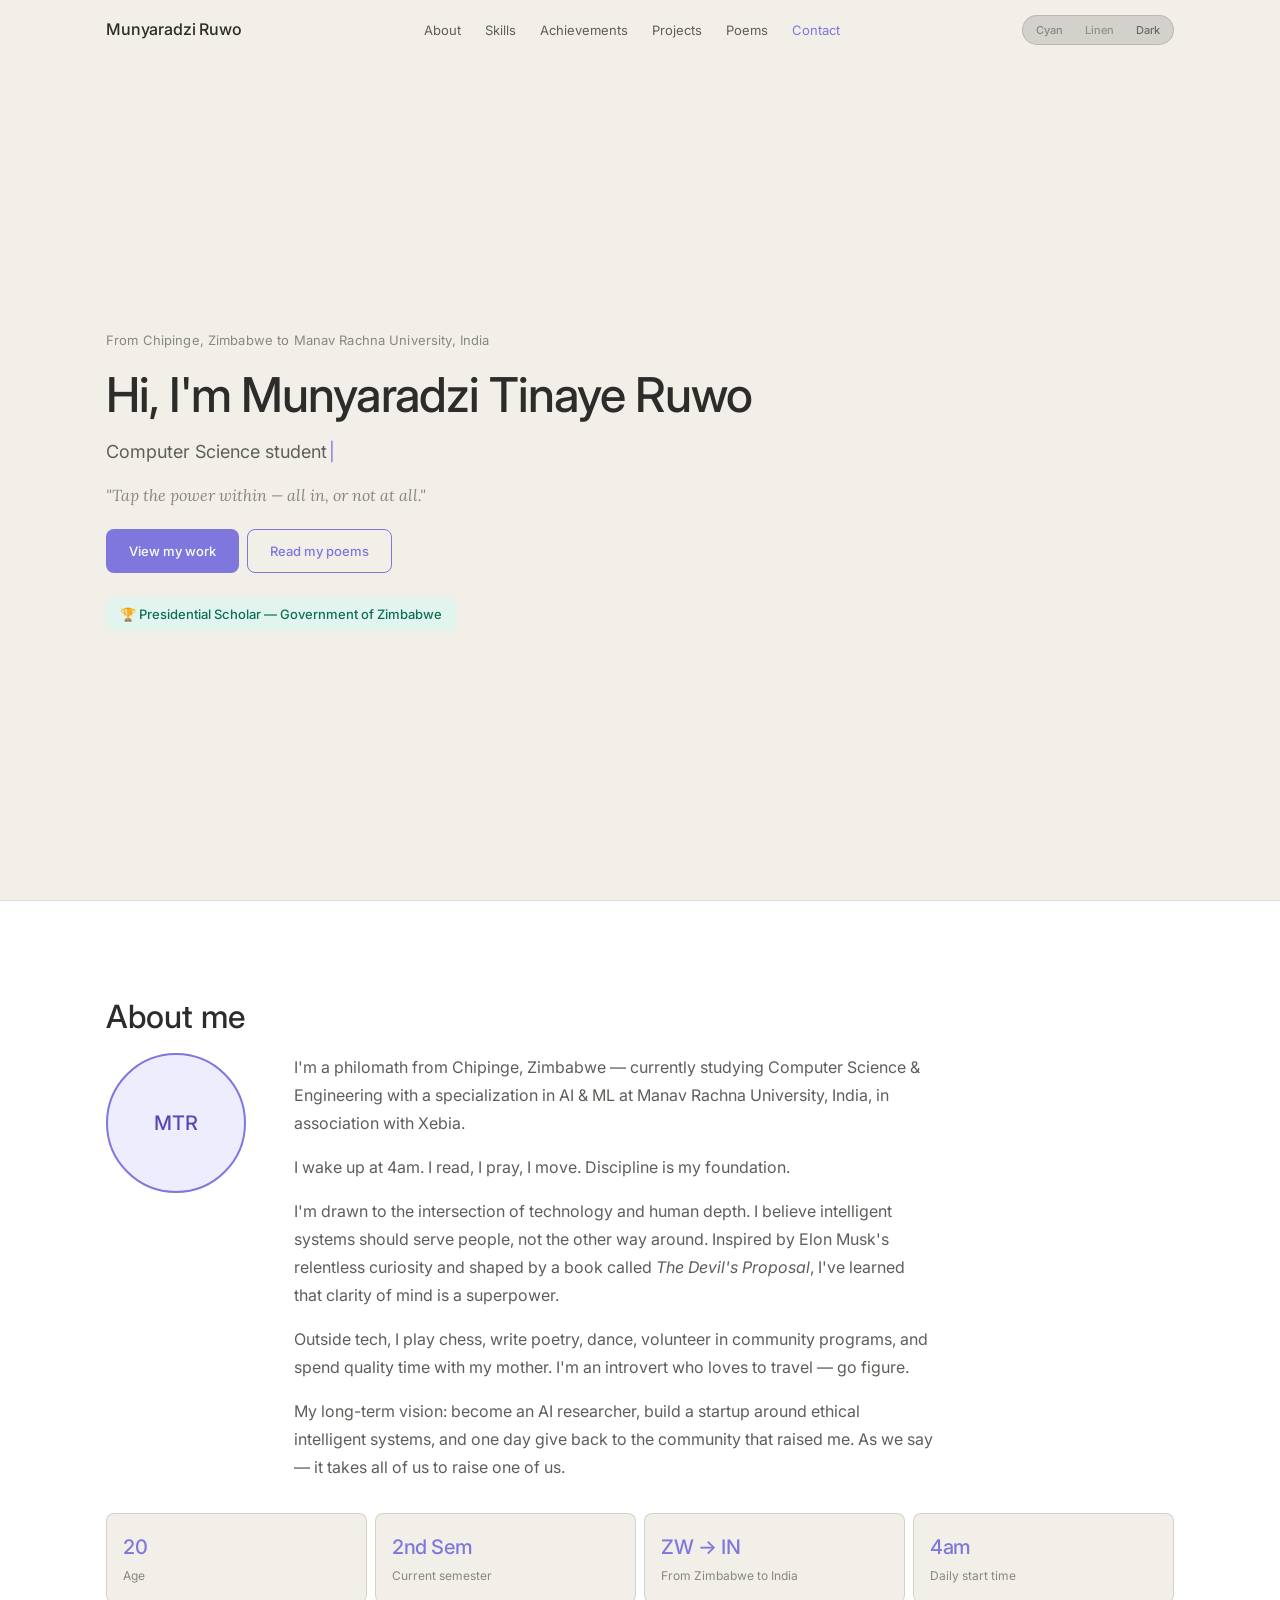
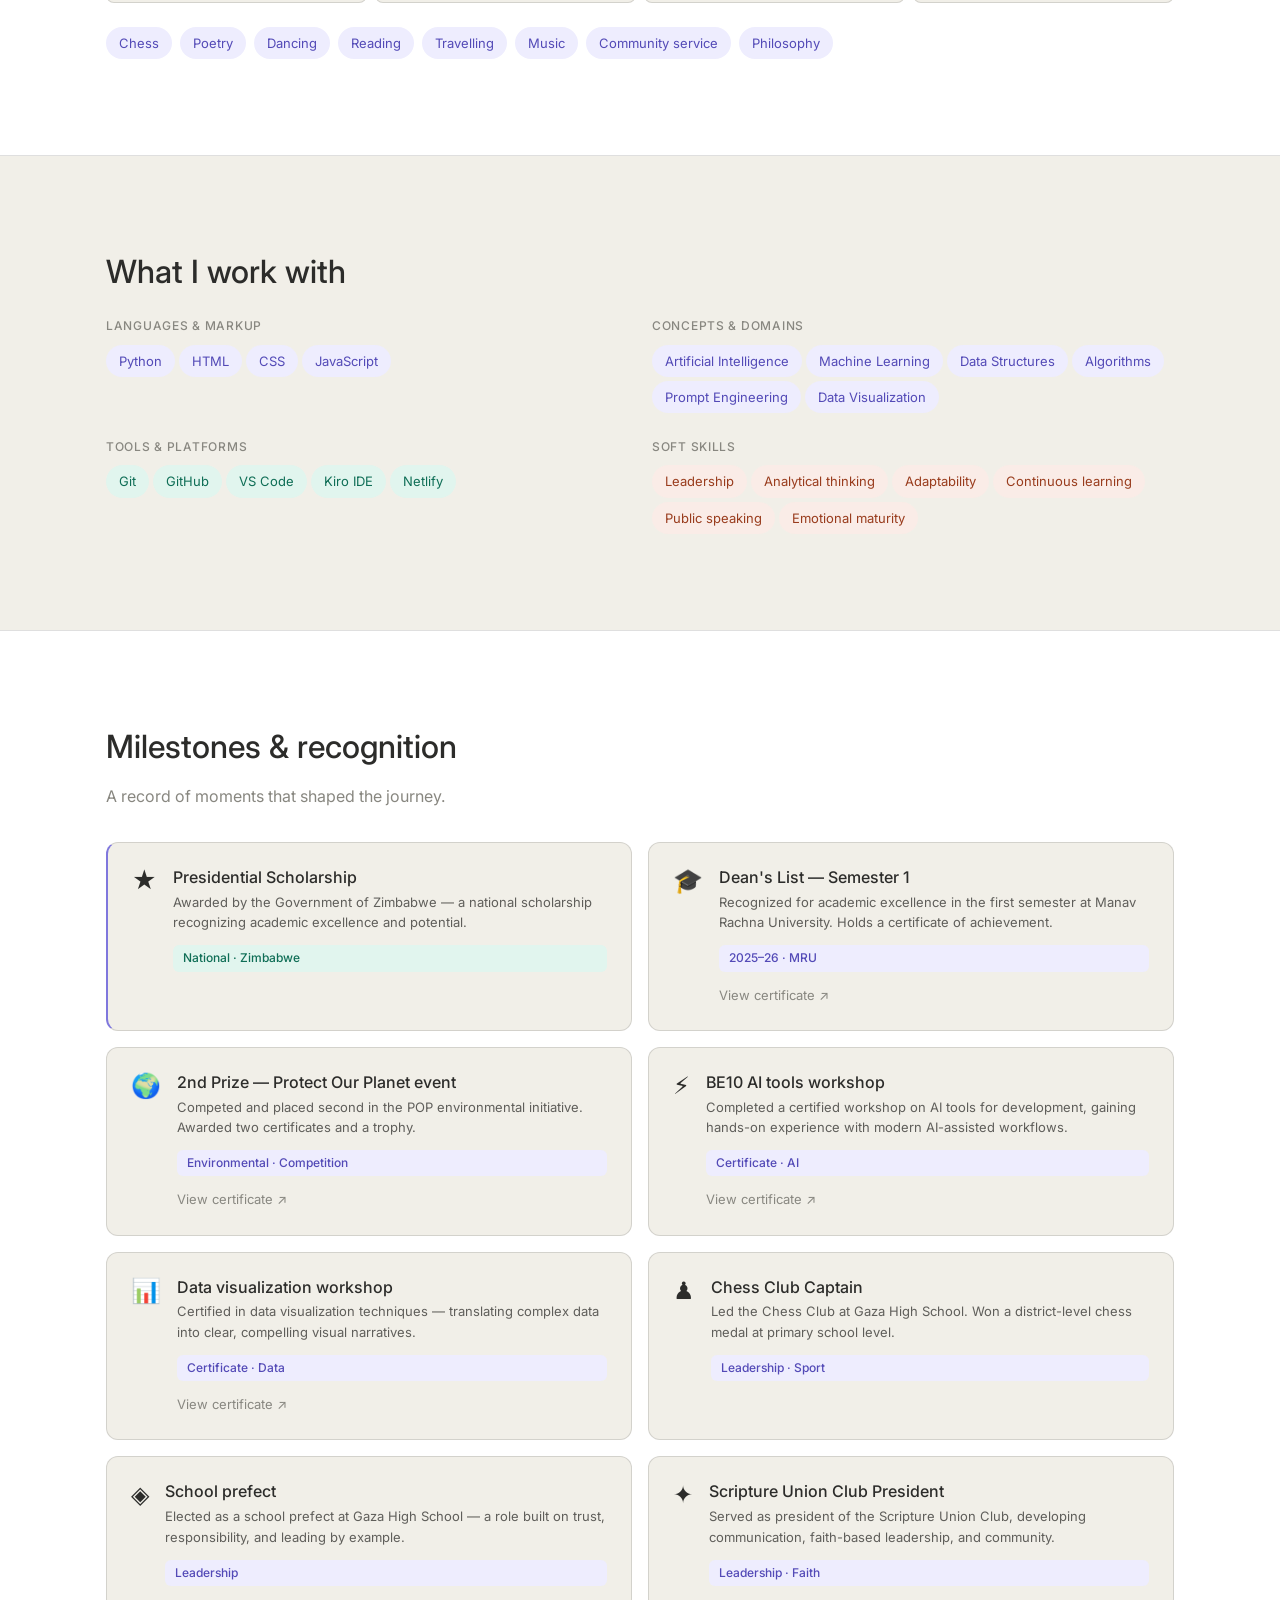
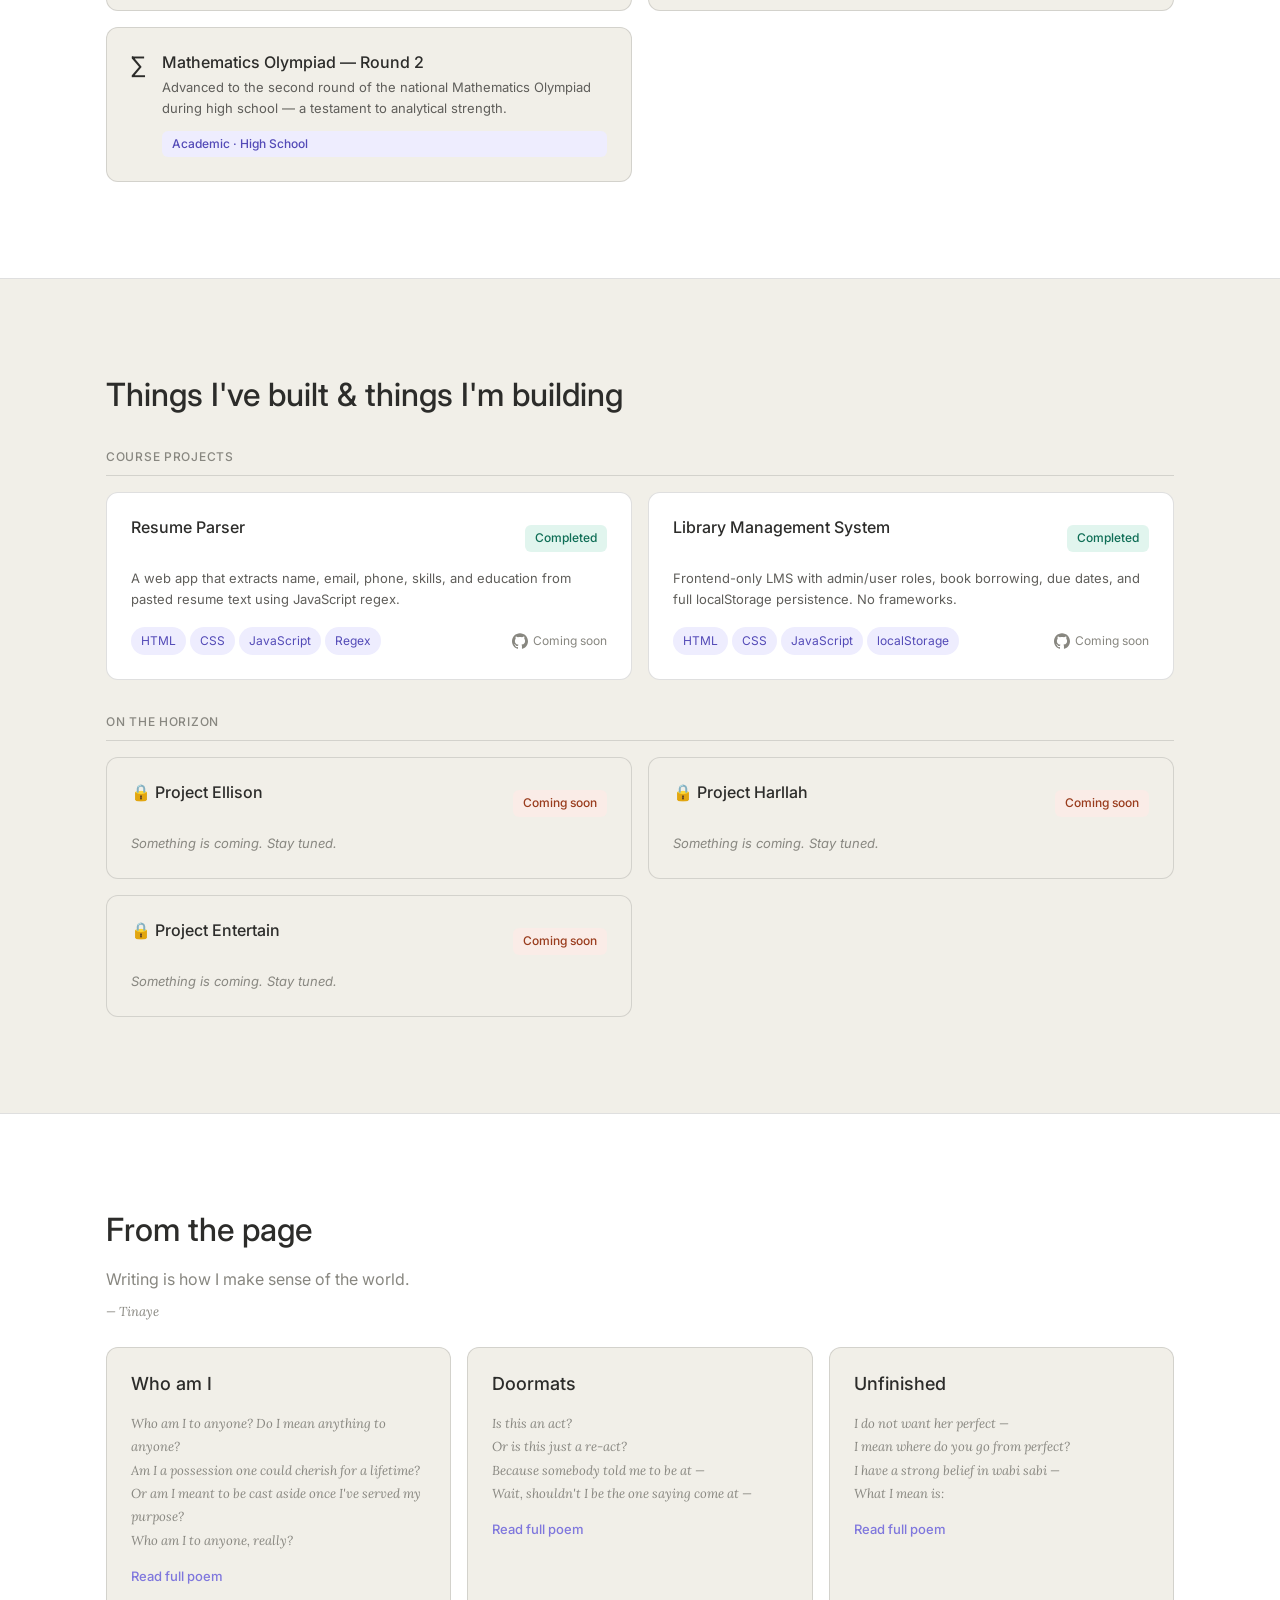
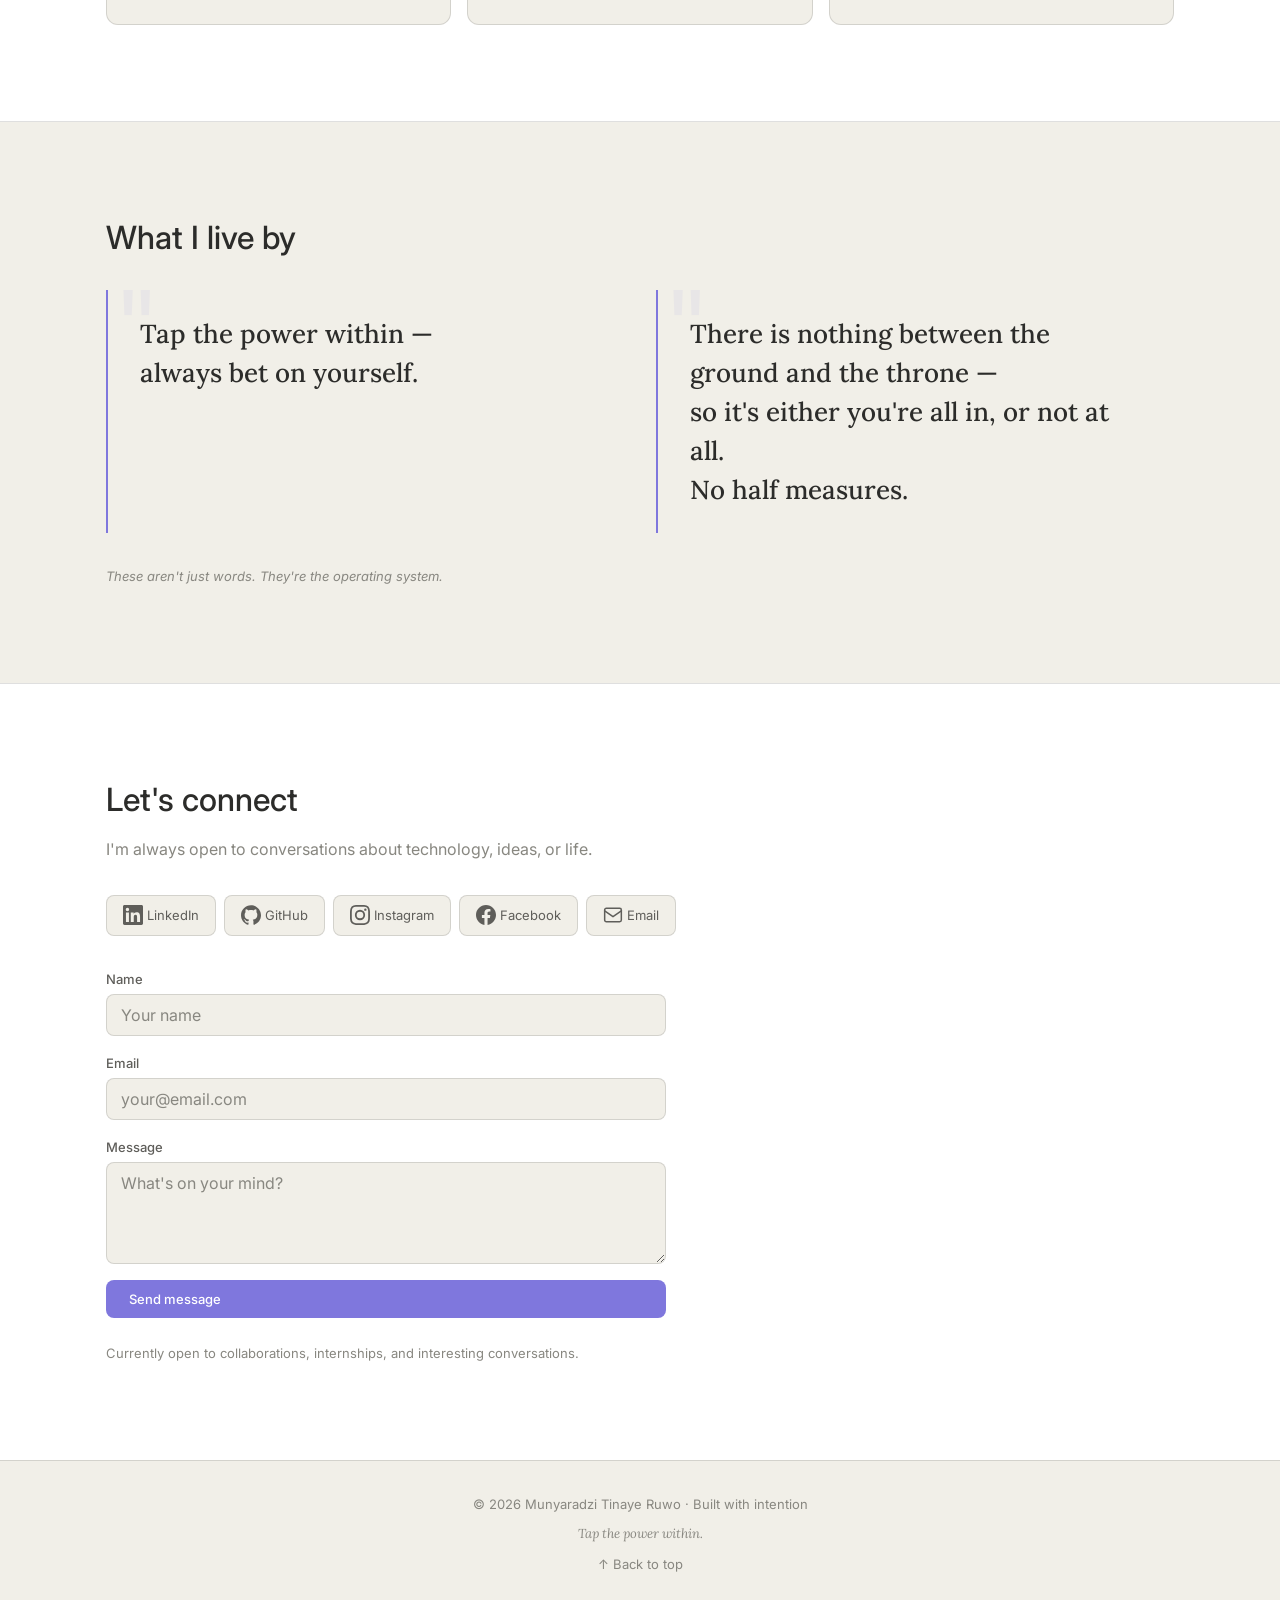
==== commit 2b6e1cbf: "done" ====
--- a/portfolio/index.html
+++ b/portfolio/index.html
@@ -33,7 +33,7 @@
       <!-- Logo / name -->
       <a href="#hero" class="nav__logo">Munyaradzi Ruwo</a>
 
-      <!-- Desktop links -->
+      <!-- Desktop links jbfjbdh -->
       <ul class="nav__links" id="nav-links" role="list">
         <li><a href="#about" class="nav__link">About</a></li>
         <li><a href="#skills" class="nav__link">Skills</a></li>
@@ -45,7 +45,8 @@
 
       <!-- Theme switcher -->
       <div class="theme-switcher" role="group" aria-label="Choose theme">
-        <button class="theme-btn theme-btn--active" data-theme="cyan" aria-label="Cyan theme" title="Cyan (cool)">Cyan</button>
+        <button class="theme-btn theme-btn--active" data-theme="cyan" aria-label="Cyan theme"
+          title="Cyan (cool)">Cyan</button>
         <button class="theme-btn" data-theme="linen" aria-label="Linen theme" title="Linen (beige)">Linen</button>
         <button class="theme-btn" data-theme="dark" aria-label="Dark theme" title="Dark">Dark</button>
       </div>
@@ -679,10 +680,12 @@
           </a>
 
           <!-- Email -->
-          <a href="mailto:ruwotinaye5@gmail.com" class="social-link" aria-label="Send an email to Munyaradzi" role="listitem">
-            <svg width="20" height="20" viewBox="0 0 24 24" fill="none" stroke="currentColor" stroke-width="1.8" stroke-linecap="round" stroke-linejoin="round" aria-hidden="true">
-              <rect x="2" y="4" width="20" height="16" rx="2"/>
-              <path d="M2 7l10 7 10-7"/>
+          <a href="mailto:ruwotinaye5@gmail.com" class="social-link" aria-label="Send an email to Munyaradzi"
+            role="listitem">
+            <svg width="20" height="20" viewBox="0 0 24 24" fill="none" stroke="currentColor" stroke-width="1.8"
+              stroke-linecap="round" stroke-linejoin="round" aria-hidden="true">
+              <rect x="2" y="4" width="20" height="16" rx="2" />
+              <path d="M2 7l10 7 10-7" />
             </svg>
             Email
           </a>
--- a/portfolio/style.css
+++ b/portfolio/style.css
@@ -9,48 +9,48 @@
    ────────────────────────────────────────────────────────── */
 :root {
   /* Colors */
-  --color-accent:       #7F77DD;
-  --color-accent-dark:  #534AB7;
+  --color-accent: #7F77DD;
+  --color-accent-dark: #534AB7;
   --color-accent-light: #EEEDFE;
-  --color-bg:           #F1EFE8;
-  --color-surface:      #FFFFFF;
-  --color-text:         #2C2C2A;
-  --color-text-sec:     #5F5E5A;
-  --color-text-muted:   #888780;
-  --color-border:       rgba(44, 44, 42, 0.15);
-  --color-teal:         #1D9E75;
-  --color-teal-light:   #E1F5EE;
-  --color-teal-dark:    #0F6E56;
-  --color-coral:        #D85A30;
-  --color-coral-light:  #FAECE7;
-  --color-coral-dark:   #993C1D;
+  --color-bg: #F1EFE8;
+  --color-surface: #FFFFFF;
+  --color-text: #2C2C2A;
+  --color-text-sec: #5F5E5A;
+  --color-text-muted: #888780;
+  --color-border: rgba(44, 44, 42, 0.15);
+  --color-teal: #1D9E75;
+  --color-teal-light: #E1F5EE;
+  --color-teal-dark: #0F6E56;
+  --color-coral: #D85A30;
+  --color-coral-light: #FAECE7;
+  --color-coral-dark: #993C1D;
 
   /* Typography */
-  --font-sans:   'Inter', system-ui, -apple-system, sans-serif;
-  --font-serif:  'Lora', Georgia, serif;
+  --font-sans: 'Inter', system-ui, -apple-system, sans-serif;
+  --font-serif: 'Lora', Georgia, serif;
 
   /* Font sizes */
-  --text-xs:   12px;
-  --text-sm:   13px;
+  --text-xs: 12px;
+  --text-sm: 13px;
   --text-base: 16px;
-  --text-lg:   18px;
-  --text-xl:   20px;
-  --text-2xl:  24px;
-  --text-3xl:  32px;
-  --text-4xl:  48px;
+  --text-lg: 18px;
+  --text-xl: 20px;
+  --text-2xl: 24px;
+  --text-3xl: 32px;
+  --text-4xl: 48px;
 
   /* Spacing scale: 4 · 8 · 16 · 24 · 32 · 48 · 64 · 96 */
-  --sp-1:   4px;
-  --sp-2:   8px;
-  --sp-3:  16px;
-  --sp-4:  24px;
-  --sp-5:  32px;
-  --sp-6:  48px;
-  --sp-7:  64px;
-  --sp-8:  96px;
+  --sp-1: 4px;
+  --sp-2: 8px;
+  --sp-3: 16px;
+  --sp-4: 24px;
+  --sp-5: 32px;
+  --sp-6: 48px;
+  --sp-7: 64px;
+  --sp-8: 96px;
 
   /* Radii */
-  --radius-sm:  8px;
+  --radius-sm: 8px;
   --radius-md: 12px;
 
   /* Border */
@@ -70,41 +70,41 @@
 
 /* LINEN — light creamy beige, softer and more papery */
 [data-theme="linen"] {
-  --color-bg:           #FAF7F2;
-  --color-surface:      #FFFFFF;
-  --color-text:         #2C2C2A;
-  --color-text-sec:     #5F5E5A;
-  --color-text-muted:   #988F83;
-  --color-border:       rgba(44, 44, 42, 0.12);
+  --color-bg: #FAF7F2;
+  --color-surface: #FFFFFF;
+  --color-text: #2C2C2A;
+  --color-text-sec: #5F5E5A;
+  --color-text-muted: #988F83;
+  --color-border: rgba(44, 44, 42, 0.12);
   --color-accent-light: #EEEDFE;
-  --color-teal-light:   #E1F5EE;
-  --color-coral-light:  #FAECE7;
+  --color-teal-light: #E1F5EE;
+  --color-coral-light: #FAECE7;
 }
 
 /* DARK — explicit manual dark theme */
 [data-theme="dark"] {
-  --color-bg:          #1A1915;
-  --color-surface:     #242320;
-  --color-text:        #EDECEA;
-  --color-text-sec:    #B0AEA9;
-  --color-text-muted:  #6B6966;
-  --color-border:      rgba(237, 236, 234, 0.12);
-  --color-accent-light:#2A2850;
-  --color-teal-light:  #0E2E24;
+  --color-bg: #1A1915;
+  --color-surface: #242320;
+  --color-text: #EDECEA;
+  --color-text-sec: #B0AEA9;
+  --color-text-muted: #6B6966;
+  --color-border: rgba(237, 236, 234, 0.12);
+  --color-accent-light: #2A2850;
+  --color-teal-light: #0E2E24;
   --color-coral-light: #2D1710;
 }
 
 /* System dark mode — only applies when no manual theme is chosen */
 @media (prefers-color-scheme: dark) {
   :root:not([data-theme="claude"]):not([data-theme="linen"]):not([data-theme="dark"]) {
-    --color-bg:          #1A1915;
-    --color-surface:     #242320;
-    --color-text:        #EDECEA;
-    --color-text-sec:    #B0AEA9;
-    --color-text-muted:  #6B6966;
-    --color-border:      rgba(237, 236, 234, 0.12);
-    --color-accent-light:#2A2850;
-    --color-teal-light:  #0E2E24;
+    --color-bg: #1A1915;
+    --color-surface: #242320;
+    --color-text: #EDECEA;
+    --color-text-sec: #B0AEA9;
+    --color-text-muted: #6B6966;
+    --color-border: rgba(237, 236, 234, 0.12);
+    --color-accent-light: #2A2850;
+    --color-teal-light: #0E2E24;
     --color-coral-light: #2D1710;
   }
 }
@@ -112,7 +112,9 @@
 /* ──────────────────────────────────────────────────────────
    3. RESET & BASE
    ────────────────────────────────────────────────────────── */
-*, *::before, *::after {
+*,
+*::before,
+*::after {
   box-sizing: border-box;
   margin: 0;
   padding: 0;
@@ -156,9 +158,23 @@
 /* ──────────────────────────────────────────────────────────
    4. TYPOGRAPHY SCALE
    ────────────────────────────────────────────────────────── */
-h1 { font-size: clamp(32px, 6vw, 48px); font-weight: 500; line-height: 1.15; }
-h2 { font-size: clamp(24px, 4vw, 32px); font-weight: 500; line-height: 1.25; }
-h3 { font-size: var(--text-xl);         font-weight: 500; line-height: 1.3; }
+h1 {
+  font-size: clamp(32px, 6vw, 48px);
+  font-weight: 500;
+  line-height: 1.15;
+}
+
+h2 {
+  font-size: clamp(24px, 4vw, 32px);
+  font-weight: 500;
+  line-height: 1.25;
+}
+
+h3 {
+  font-size: var(--text-xl);
+  font-weight: 500;
+  line-height: 1.3;
+}
 
 /* ──────────────────────────────────────────────────────────
    5. LAYOUT UTILITIES
@@ -196,7 +212,8 @@
   right: 0;
   z-index: 100;
   background-color: var(--color-bg);
-  border-bottom: 0.5px solid transparent; /* shown on scroll via JS */
+  border-bottom: 0.5px solid transparent;
+  /* shown on scroll via JS */
   transition: border-color var(--transition);
   height: var(--nav-h);
 }
@@ -228,7 +245,8 @@
 
 /* Desktop nav links */
 .nav__links {
-  display: none; /* hidden by default on mobile */
+  display: none;
+  /* hidden by default on mobile */
   align-items: center;
   gap: var(--sp-4);
 }
@@ -269,9 +287,11 @@
 .nav__hamburger--open .hamburger-line:nth-child(1) {
   transform: translateY(7.5px) rotate(45deg);
 }
+
 .nav__hamburger--open .hamburger-line:nth-child(2) {
   opacity: 0;
 }
+
 .nav__hamburger--open .hamburger-line:nth-child(3) {
   transform: translateY(-7.5px) rotate(-45deg);
 }
@@ -330,6 +350,7 @@
   .nav__links {
     display: flex;
   }
+
   .nav__hamburger {
     display: none;
   }
@@ -363,6 +384,7 @@
   background-color: var(--color-accent);
   color: #fff;
 }
+
 .btn--primary:hover {
   background-color: var(--color-accent-dark);
 }
@@ -372,6 +394,7 @@
   color: var(--color-accent);
   border-color: var(--color-accent);
 }
+
 .btn--outline:hover {
   background-color: var(--color-accent-light);
 }
@@ -490,7 +513,8 @@
   display: flex;
   align-items: center;
   gap: 2px;
-  height: 28px; /* fixed height to prevent layout shift */
+  height: 28px;
+  /* fixed height to prevent layout shift */
 }
 
 .hero__subtitle {
@@ -507,8 +531,15 @@
 }
 
 @keyframes blink {
-  0%, 100% { opacity: 1; }
-  50%       { opacity: 0; }
+
+  0%,
+  100% {
+    opacity: 1;
+  }
+
+  50% {
+    opacity: 0;
+  }
 }
 
 .hero__mantra {
@@ -552,6 +583,7 @@
     align-items: flex-start;
     gap: var(--sp-6);
   }
+
   .about__photo-col {
     flex-shrink: 0;
   }
@@ -588,6 +620,7 @@
 }
 
 @media (min-width: 640px) {
+
   .about__photo,
   .about__photo-fallback {
     width: 140px;
@@ -954,7 +987,8 @@
 
 /* JS adds .poem-card__full--open to expand */
 .poem-card__full--open {
-  max-height: 2000px; /* large enough for any poem */
+  max-height: 2000px;
+  /* large enough for any poem */
 }
 
 .poem-card__full-text {
@@ -1017,7 +1051,8 @@
   font-weight: 500;
   line-height: 1.5;
   color: var(--color-text);
-  position: relative; /* above decorative mark */
+  position: relative;
+  /* above decorative mark */
 }
 
 .mantras__closing {
@@ -1194,7 +1229,7 @@
   padding: 0;
   margin: -1px;
   overflow: hidden;
-  clip: rect(0,0,0,0);
+  clip: rect(0, 0, 0, 0);
   white-space: nowrap;
   border: 0;
-}
+}
